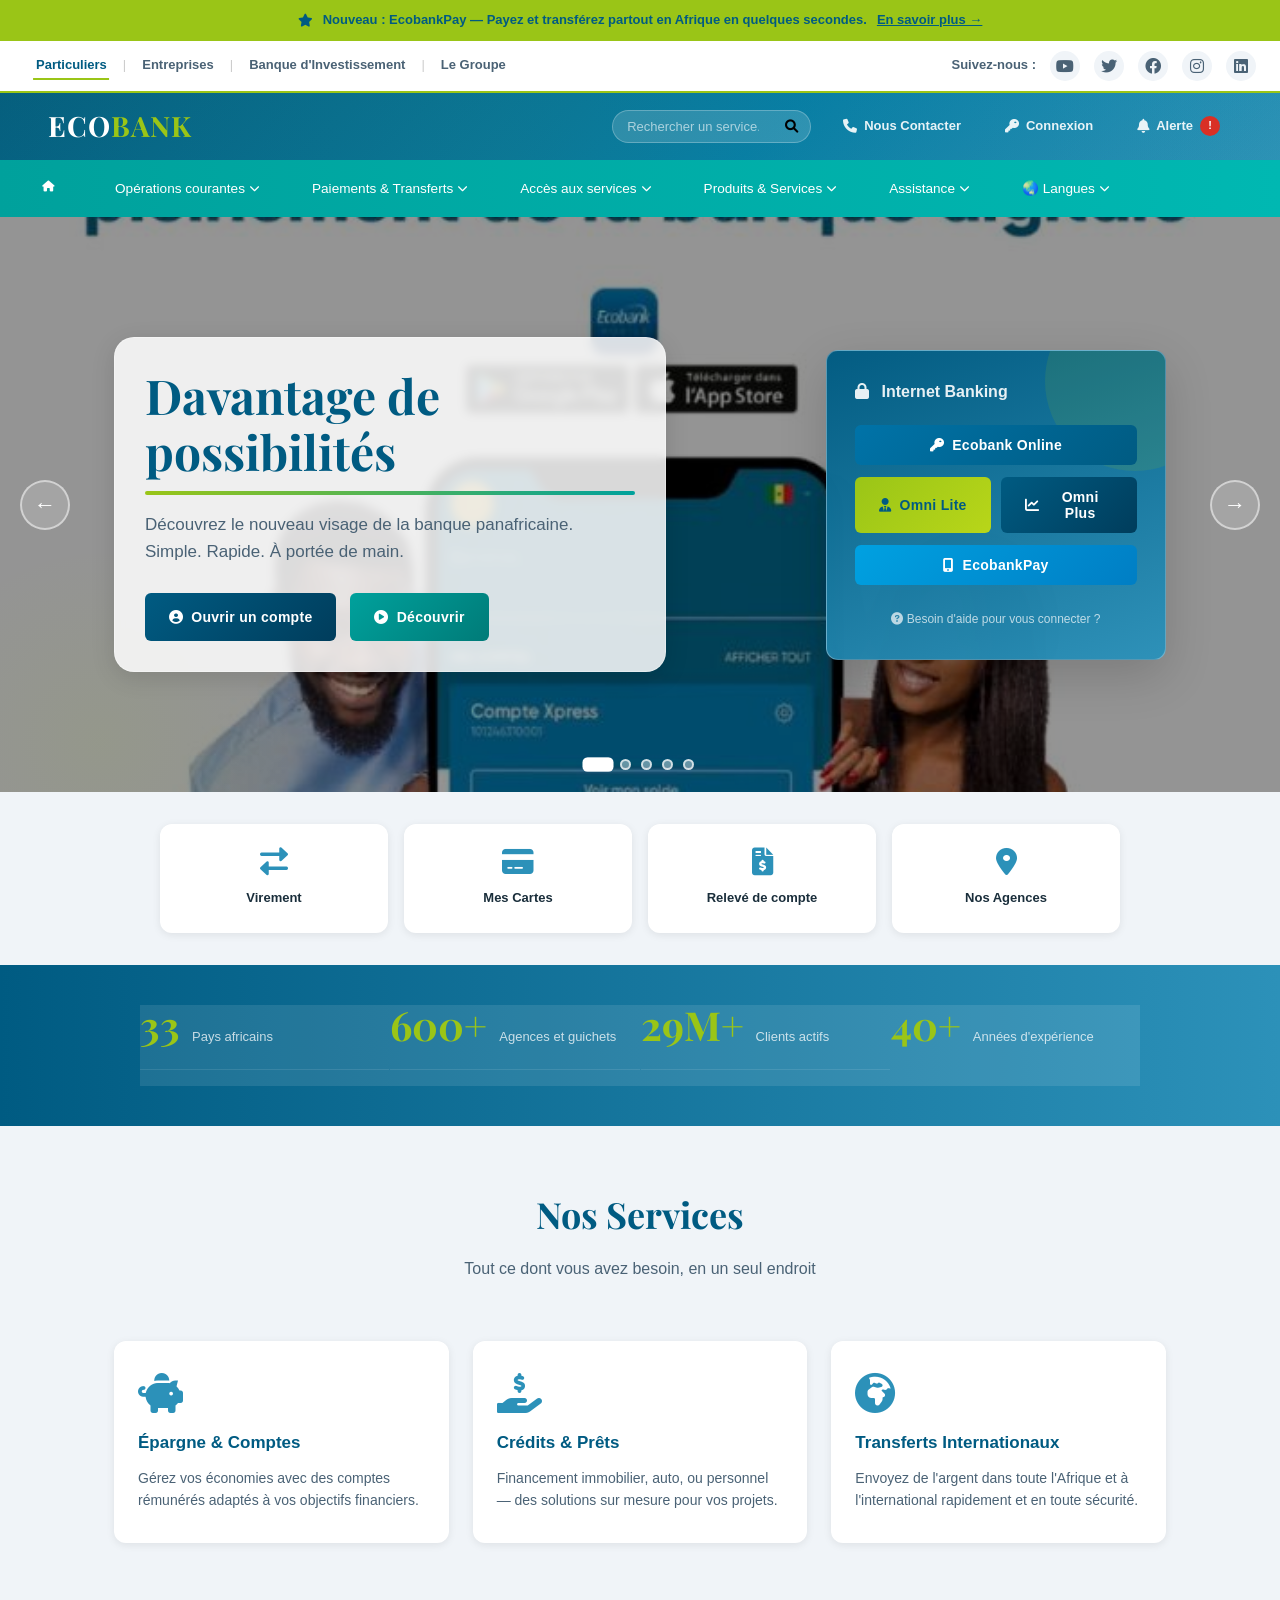
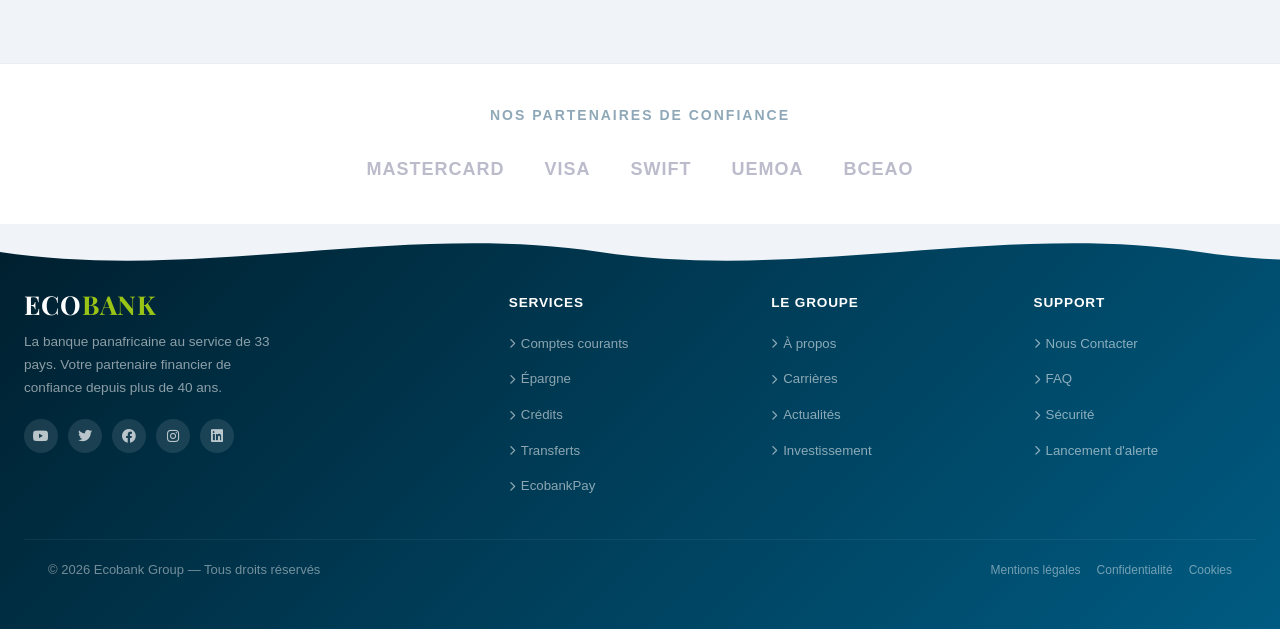
==== index.html @ f61b58d6 "Correction des liens" ====
<!DOCTYPE html>
<!-- Ceci est le début de la page HTML pour la page d'accueil d'Ecobank -->
<html lang="fr">
<head>
    <!-- Ici on met les informations de base de la page -->
    <meta charset="UTF-8">
    <meta name="viewport" content="width=device-width, initial-scale=1.0">
    <title>Ecobank — La Banque Panafricaine</title>
    <link rel="stylesheet" href="style.css">
    <link rel="stylesheet" href="https://cdnjs.cloudflare.com/ajax/libs/font-awesome/6.0.0/css/all.min.css">
    <style>
        /* ===== CARROUSEL HERO ===== */
        .slider-wrapper {
            position: absolute;
            inset: 0;
            width: 100%;
            height: 100%;
            overflow: hidden;
            z-index: 0;
        }

        .hero-section {
            position: relative;
            min-height: 520px;
            overflow: hidden;
        }

        .hero-section .slide {
            position: absolute;
            inset: 0;
            opacity: 0;
            transition: opacity 1s ease-in-out;
            z-index: 0;
            overflow: hidden;
        }

        /* Image nette, couvre tout le slide */
        .hero-section .slide img {
            position: absolute;
            inset: 0;
            width: 100%;
            height: 100%;
            object-fit: cover;
            object-position: center 30%;
            display: block;
            transform: scale(1.05);
            transition: transform 6s ease-out;
        }

        .hero-section .slide.active img {
            transform: scale(1.0);
        }

        /* Overlay sombre par-dessus l'image */
        .slide-overlay {
            position: absolute;
            inset: 0;
            background: rgba(0, 0, 0, 0.42);
            z-index: 1;
        }

        .hero-section .slide.active {
            opacity: 1;
            z-index: 1;
        }

        .hero-grid {
            position: relative;
            z-index: 10;
            max-width: 1100px;
            margin: 0 auto;
            display: grid;
            grid-template-columns: 1.3fr 1.1fr;
            gap: 32px;
            align-items: center;
            padding: 60px 24px;
        }

        .hero-content {
            animation: slideInLeft 0.8s ease both;
        }

        .hero-cta-group {
            justify-self: end;
            width: 100%;
            max-width: 340px;
        }

        /* Flèches */
        .slider-arrow {
            position: absolute;
            top: 50%;
            transform: translateY(-50%);
            z-index: 20;
            background: rgba(255,255,255,0.15);
            border: 2px solid rgba(255,255,255,0.5);
            color: #fff;
            font-size: 22px;
            width: 50px;
            height: 50px;
            border-radius: 50%;
            cursor: pointer;
            display: flex;
            align-items: center;
            justify-content: center;
            backdrop-filter: blur(6px);
            transition: background 0.3s, transform 0.3s;
        }

        .slider-arrow:hover {
            background: rgba(0, 163, 173, 0.75);
            transform: translateY(-50%) scale(1.1);
        }

        .slider-prev { left: 20px; }
        .slider-next { right: 20px; }

        /* Points */
        .slider-dots {
            position: absolute;
            bottom: 22px;
            left: 50%;
            transform: translateX(-50%);
            z-index: 20;
            display: flex;
            gap: 10px;
        }

        .dot {
            width: 11px;
            height: 11px;
            border-radius: 50%;
            background: rgba(255,255,255,0.4);
            border: 2px solid rgba(255,255,255,0.7);
            cursor: pointer;
            transition: background 0.3s, transform 0.3s;
        }

        .dot.active {
            background: #fff;
            transform: scale(1.3);
        }
    </style>
  
</head>
<body class="index">
<!-- Ici commence le corps de la page -->

<!-- BARRE PROMO -->
<div class="promo-bar">
    <i class="fas fa-star"></i>
    Nouveau : EcobankPay — Payez et transférez partout en Afrique en quelques secondes.
    <a href="#">En savoir plus →</a>
</div>
<!-- Fin de la barre promo -->

<header class="ecobank-header">
    <!-- Ici c'est le header avec la navigation en haut -->
    <div class="header-top">
        <nav class="user-nav">
            <a href="Particulier.html" class="active">Particuliers</a>
            <span style="color:#ccc">|</span>
            <a href="Entreprises.html">Entreprises</a>
            <span style="color:#ccc">|</span>
            <a href="Banque_d_investissement.html">Banque d'Investissement</a>
            <span style="color:#ccc">|</span>
            <a href="Le_groupe.html">Le Groupe</a>
        </nav>
        <div class="Social-Media-Links">
            <span>Suivez-nous :</span>
            <a href="https://www.youtube.com/user/EcobankGroup" title="YouTube"><i class="fab fa-youtube"></i></a>
            <a href="https://x.com/GroupEcobank" title="Twitter/X"><i class="fab fa-twitter"></i></a>
            <a href="https://www.facebook.com/EcobankGroup" title="Facebook"><i class="fab fa-facebook"></i></a>
            <a href="https://www.instagram.com/GroupEcobank" title="Instagram"><i class="fab fa-instagram"></i></a>
            <a href="https://www.linkedin.com/company/ecobank-group/" title="LinkedIn"><i class="fab fa-linkedin"></i></a>
        </div>
    </div>

    <!-- Barre principale bleue -->
    <div class="header-main-bar">
        <div class="header-main-content container">
            <div class="logo">
                <span class="logo-text">ECO<span>BANK</span></span>
            </div>

            
            <div class="actions-group">
                <form action="#">
                    <input type="text" placeholder="Rechercher un service...">
                    <button type="submit"><i class="fas fa-search"></i></button>
                </form>
                <a href="contact.html" class="header-action"><i class="fas fa-phone"></i> Nous Contacter</a>
                <a href="connexion.html" class="header-action"><i class="fas fa-key"></i> Connexion</a>
                <a href="Lancement_d_alerte.html" class="header-action"> <i class="fas fa-bell"></i> Alerte<span class="badge">!</span></a> 
          

            </div>
        </div>
    </div>

    <!-- Navigation turquoise -->
    <nav class="main-navigation">
        <div class="container">
            <ul class="nav-list">
                <li class="nav-item home-icon">
                    <a href="index.html" title="Accueil"><i class="fas fa-home"></i></a>
                </li>
                <li class="nav-item has-dropdown">
                    <a href="#" class="nav-link">Opérations courantes <i class="fas fa-chevron-down"></i></a>
                    <ul class="dropdown">
                        <li><a href="#">PME &amp; TPE</a></li>
                        <li><a href="#">Grandes Entreprises</a></li>
                        <li><a href="#">Commerce International</a></li>
                    </ul>
                </li>
                <li class="nav-item has-dropdown">
                    <a href="#" class="nav-link">Paiements &amp; Transferts <i class="fas fa-chevron-down"></i></a>
                    <ul class="dropdown">
                        <li><a href="#">Virements</a></li>
                        <li><a href="#">Paiements de factures</a></li>
                        <li><a href="#">Transferts internationaux</a></li>
                    </ul>
                </li>
                <li class="nav-item has-dropdown">
                    <a href="#" class="nav-link">Accès aux services <i class="fas fa-chevron-down"></i></a>
                    <ul class="dropdown">
                        <li><a href="#">Ecobank Online</a></li>
                        <li><a href="#">Omni Lite</a></li>
                        <li><a href="#">Omni Plus</a></li>
                        <li><a href="#">EcobankPay</a></li>
                    </ul>
                </li>
                <li class="nav-item has-dropdown">
                    <a href="#" class="nav-link">Produits &amp; Services <i class="fas fa-chevron-down"></i></a>
                    <ul class="dropdown">
                        <li><a href="#">Comptes &amp; Épargne</a></li>
                        <li><a href="#">Crédits &amp; Prêts</a></li>
                        <li><a href="#">Cartes bancaires</a></li>
                        <li><a href="#">Assurance</a></li>
                    </ul>
                </li>
                <li class="nav-item has-dropdown">
                    <a href="#" class="nav-link">Assistance <i class="fas fa-chevron-down"></i></a>
                    <ul class="dropdown">
                        <li><a href="#">FAQ</a></li>
                        <li><a href="#">Support technique</a></li>
                        <li><a href="#">Contactez-nous</a></li>
                    </ul>
                </li>
                <li class="nav-item has-dropdown">
                    <a href="#" class="nav-link">🌏 Langues <i class="fas fa-chevron-down"></i></a>
                    <ul class="dropdown">
                        <li><a href="#">Français</a></li>
                        <li><a href="#">English</a></li>
                        <li><a href="#">Portuguais</a></li>
                    </ul>
                </li>
            </ul>
        </div>
        <button class="hamburger" id="hamburger" aria-label="Menu">
            <span></span><span></span><span></span>
        </button>
    </nav>
</header>

<main>
<!-- Ici commence le contenu principal de la page -->

   
    <!-- SECTION HERO -->
    <!-- Ici c'est la section avec les images qui défilent -->
    
    <section class="hero-section">

        <!-- CARROUSEL D'IMAGES -->
        <div class="slider-wrapper">
            <div class="slide active"><img src="assets/image1.jpeg" alt="Slide 1"><div class="slide-overlay"></div></div>
            <div class="slide"><img src="assets/Image2.jpeg" alt="Slide 2"><div class="slide-overlay"></div></div>
            <div class="slide"><img src="assets/Image3.jpeg" alt="Slide 3"><div class="slide-overlay"></div></div>
            <div class="slide"><img src="assets/image4.jpeg" alt="Slide 4"><div class="slide-overlay"></div></div>
            <div class="slide"><img src="assets/image 5 .jpeg" alt="Slide 5"><div class="slide-overlay"></div></div>

            <!-- Flèches de navigation -->
            <button class="slider-arrow slider-prev" aria-label="Image précédente">&#8592;</button>
            <button class="slider-arrow slider-next" aria-label="Image suivante">&#8594;</button>

            <!-- Points de navigation -->
            <div class="slider-dots">
                <span class="dot active" data-index="0"></span>
                <span class="dot" data-index="1"></span>
                <span class="dot" data-index="2"></span>
                <span class="dot" data-index="3"></span>
                <span class="dot" data-index="4"></span>
            </div>
        </div>

        <div class="hero-grid container">
            <div class="hero-content">
                <h1>Davantage de possibilités</h1>
                <p>Découvrez le nouveau visage de la banque panafricaine.<br>Simple. Rapide. À portée de main.</p>
                <div style="margin-top: 28px; display: flex; gap: 14px; flex-wrap: wrap;">
                    <a href="connexion.html" class="btn btn-dark-blue" style="width:auto; padding: 13px 24px; text-decoration:none;"><i class="fas fa-user-circle"></i> Ouvrir un compte </a>
                    <a href="https://youtu.be/dEvaFk8Tylc" class="btn btn-turquoise" style="width:auto; padding: 13px 24px; text-decoration:none;">
                        <i class="fas fa-play-circle"></i> Découvrir</a>
                </div>
            </div>

            <!-- Boîte connexion -->
            <div class="hero-cta-group">
                <h3><i class="fas fa-lock" style="margin-right:8px"></i> Internet Banking</h3>
                <div class="cta-actions">
                    <a href="connexion.html" style="text-decoration:none;">
                        <button class="btn btn-blue" style="width:100%">
                            <i class="fas fa-key"></i> Ecobank Online
                        </button>
                    </a>
                    <div class="btn-group-row">
                        <button class="btn btn-yellow"><i class="fas fa-user-tie"></i> Omni Lite</button>
                        <button class="btn btn-dark-blue"><i class="fas fa-chart-line"></i> Omni Plus</button>
                    </div>
                    <button class="btn btn-light-blue"><i class="fas fa-mobile-alt"></i> EcobankPay</button>
                    <div style="text-align:center; margin-top:8px;">
                        <a href="#" style="color:rgba(255,255,255,0.7); font-size:12px; text-decoration:none;">
                            <i class="fas fa-question-circle"></i> Besoin d'aide pour vous connecter ?
                        </a>
                    </div>
                </div>
            </div>
        </div>
    </section>
<!-- Fin de la section hero -->

    <!-- ACCÈS RAPIDE -->
    <!-- Ici on met les boutons pour accéder rapidement aux services -->
    <section class="quick-access">
        <div class="quick-access-grid">
            <a href="#" class="quick-card">
                <i class="fas fa-exchange-alt"></i>
                <span>Virement</span>
            </a>
            <a href="#" class="quick-card">
                <i class="fas fa-credit-card"></i>
                <span>Mes Cartes</span>
            </a>
            <a href="#" class="quick-card">
                <i class="fas fa-file-invoice-dollar"></i>
                <span>Relevé de compte</span>
            </a>
            <a href="#" class="quick-card">
                <i class="fas fa-map-marker-alt"></i>
                <span>Nos Agences</span>
            </a>
        </div>
    </section>
<!-- Fin de l'accès rapide -->

    <!-- STATS BAND -->
    <!-- Ici on montre les chiffres importants d'Ecobank -->
    <section class="stats-band">
        <div class="stats-grid">
            <div class="stat-item">
                <span class="num">33</span>
                <span class="label">Pays africains</span>
            </div>
            <div class="stat-item">
                <span class="num">600+</span>
                <span class="label">Agences et guichets</span>
            </div>
            <div class="stat-item">
                <span class="num">29M+</span>
                <span class="label">Clients actifs</span>
            </div>
            <div class="stat-item">
                <span class="num">40+</span>
                <span class="label">Années d'expérience</span>
            </div>
        </div>
    </section>
<!-- Fin des statistiques -->

    <!-- SERVICES -->
    <!-- Ici on présente les services offerts par la banque -->
    <section style="padding: 60px 0; background: var(--bg-gray);">
        <div class="container" style="text-align:center; margin-bottom:40px;">
            <h2 style="font-family: var(--font-display); font-size: 36px; color: var(--eco-blue-dark); margin-bottom: 12px;">Nos Services</h2>
            <p style="color: var(--text-mid); font-size: 16px;">Tout ce dont vous avez besoin, en un seul endroit</p>
        </div>
        <div class="services-grid">
            <div class="service-card">
                <i class="fas fa-piggy-bank icon"></i>
                <h3>Épargne & Comptes</h3>
                <p>Gérez vos économies avec des comptes rémunérés adaptés à vos objectifs financiers.</p>
            </div>
            <div class="service-card stagger-2">
                <i class="fas fa-hand-holding-usd icon"></i>
                <h3>Crédits & Prêts</h3>
                <p>Financement immobilier, auto, ou personnel — des solutions sur mesure pour vos projets.</p>
            </div>
            <div class="service-card stagger-3">
                <i class="fas fa-globe-africa icon"></i>
                <h3>Transferts Internationaux</h3>
                <p>Envoyez de l'argent dans toute l'Afrique et à l'international rapidement et en toute sécurité.</p>
            </div>
        </div>
    </section>
<!-- Fin des services -->

    <!-- PARTENAIRES -->
    <!-- Ici on montre les partenaires d'Ecobank -->
    <section class="partners-section">
        <h2>Nos partenaires de confiance</h2>
        <div class="partners-logos">
            <span class="partner-logo">MASTERCARD</span>
            <span class="partner-logo">VISA</span>
            <span class="partner-logo">SWIFT</span>
            <span class="partner-logo">UEMOA</span>
            <span class="partner-logo">BCEAO</span>
        </div>
    </section>
</main>
<!-- Fin du contenu principal -->

<!-- FOOTER -->
<!-- Ici c'est le pied de page avec les liens -->
<footer>
    <div class="footer-content">
        <div class="footer-brand">
            <div class="logo-text" style="font-family: 'Playfair Display', serif; font-size: 26px; color: white; font-weight:700; margin-bottom: 12px;">
                ECO<span style="color:var(--eco-yellow)">BANK</span>
            </div>
            <p>La banque panafricaine au service de 33 pays. Votre partenaire financier de confiance depuis plus de 40 ans.</p>
            <div class="footer-socials" style="margin-top:16px;">
                <a href="https://www.youtube.com/user/EcobankGroup"><i class="fab fa-youtube"></i></a>
                <a href="https://x.com/GroupEcobank"><i class="fab fa-twitter"></i></a>
                <a href="https://www.facebook.com/EcobankGroup"><i class="fab fa-facebook"></i></a>
                <a href="https://www.instagram.com/GroupEcobank"><i class="fab fa-instagram"></i></a>
                <a href="https://www.linkedin.com/company/ecobank-group/"><i class="fab fa-linkedin"></i></a>
            </div>
        </div>
        <div class="footer-col">
            <h4>Services</h4>
            <ul>
                <li><a href="#"><i class="fas fa-chevron-right" style="font-size:10px"></i> Comptes courants</a></li>
                <li><a href="#"><i class="fas fa-chevron-right" style="font-size:10px"></i> Épargne</a></li>
                <li><a href="#"><i class="fas fa-chevron-right" style="font-size:10px"></i> Crédits</a></li>
                <li><a href="#"><i class="fas fa-chevron-right" style="font-size:10px"></i> Transferts</a></li>
                <li><a href="#"><i class="fas fa-chevron-right" style="font-size:10px"></i> EcobankPay</a></li>
            </ul>
        </div>
        <div class="footer-col">
            <h4>Le Groupe</h4>
            <ul>
                <li><a href="Le_groupe.html"><i class="fas fa-chevron-right" style="font-size:10px"></i> À propos</a></li>
                <li><a href="#"><i class="fas fa-chevron-right" style="font-size:10px"></i> Carrières</a></li>
                <li><a href="#"><i class="fas fa-chevron-right" style="font-size:10px"></i> Actualités</a></li>
                <li><a href="Banque_d_investissement.html"><i class="fas fa-chevron-right" style="font-size:10px"></i> Investissement</a></li>
            </ul>
        </div>
        <div class="footer-col">
            <h4>Support</h4>
            <ul>
                <li><a href="contact.html"><i class="fas fa-chevron-right" style="font-size:10px"></i> Nous Contacter</a></li>
                <li><a href="#"><i class="fas fa-chevron-right" style="font-size:10px"></i> FAQ</a></li>
                <li><a href="#"><i class="fas fa-chevron-right" style="font-size:10px"></i> Sécurité</a></li>
                <li><a href="Lancement_d_alerte.html"><i class="fas fa-chevron-right" style="font-size:10px"></i> Lancement d'alerte</a></li>
            </ul>
        </div>
    </div>
    <div class="footer-bottom">
        <span>© 2026 Ecobank Group — Tous droits réservés</span>
        <div style="display:flex; gap:16px;">
            <a href="#" style="color:rgba(255,255,255,0.45); text-decoration:none; font-size:12px; transition:var(--transition)">Mentions légales</a>
            <a href="#" style="color:rgba(255,255,255,0.45); text-decoration:none; font-size:12px; transition:var(--transition)">Confidentialité</a>
            <a href="#" style="color:rgba(255,255,255,0.45); text-decoration:none; font-size:12px; transition:var(--transition)">Cookies</a>
        </div>
    </div>
</footer>
<script src="script.js"></script>
<!-- Script pour les fonctionnalités de la page -->
<script>
// ===== DROPDOWNS AU CLIC =====
// Ici on gère les menus déroulants quand on clique dessus
document.querySelectorAll('.nav-item.has-dropdown > .nav-link').forEach(link => {
    link.addEventListener('click', function(e) {
        e.preventDefault();
        const item = this.closest('.nav-item');
        const isOpen = item.classList.contains('open');
        // Fermer tous les dropdowns
        document.querySelectorAll('.nav-item.has-dropdown').forEach(i => i.classList.remove('open'));
        // Ouvrir celui cliqué sauf s'il était déjà ouvert
        if (!isOpen) item.classList.add('open');
    });
});
// Clic ailleurs = fermer tout
document.addEventListener('click', function(e) {
    if (!e.target.closest('.nav-item.has-dropdown')) {
        document.querySelectorAll('.nav-item.has-dropdown').forEach(i => i.classList.remove('open'));
    }
});

// ===== CARROUSEL AUTOMATIQUE =====
// Ici on fait défiler les images automatiquement
(function () {
    const slides = document.querySelectorAll('.hero-section .slide');
    const dots   = document.querySelectorAll('.slider-dots .dot');
    const prev   = document.querySelector('.slider-prev');
    const next   = document.querySelector('.slider-next');

    if (!slides.length) return;

    let current = 0;
    let timer   = null;
    const DELAY = 5000;

    function goTo(index) {
        slides[current].classList.remove('active');
        dots[current].classList.remove('active');
        current = (index + slides.length) % slides.length;
        slides[current].classList.add('active');
        dots[current].classList.add('active');
    }

    function startAuto() { timer = setInterval(() => goTo(current + 1), DELAY); }
    function resetAuto()  { clearInterval(timer); startAuto(); }

    prev.addEventListener('click', () => { goTo(current - 1); resetAuto(); });
    next.addEventListener('click', () => { goTo(current + 1); resetAuto(); });

    dots.forEach(dot => {
        dot.addEventListener('click', () => { goTo(parseInt(dot.dataset.index)); resetAuto(); });
    });

    const wrapper = document.querySelector('.slider-wrapper');
    wrapper.addEventListener('mouseenter', () => clearInterval(timer));
    wrapper.addEventListener('mouseleave', startAuto);

    startAuto();
})();
</script>
</body>
</html>
---- style.css ----
/* Ici on importe les polices de Google */
@import url('https://fonts.googleapis.com/css2?family=Outfit:wght@300;400;600;700;800&family=Playfair+Display:wght@700&display=swap');

/* Ici on définit les couleurs et autres choses qu'on utilise partout */
:root {
    --eco-blue-dark:    #005b82;
    --eco-blue-mid:     #2c91b9;
    --eco-blue-light:   #2b97c2;
    --eco-turquoise:    #00a19c;
    --eco-yellow:       #9ac517;
    --eco-orange:       #f07e26;
    --eco-red:          #d93025;
    --eco-green:        #00875a;
    --bg-gray:          #f0f4f8;
    --bg-white:         #ffffff;
    --text-dark:        #1a2e3b;
    --text-mid:         #4a6275;
    --text-light:       #8fa8b8;
    --text-white:       #ffffff;
    --shadow-sm:        0 2px 8px rgba(0,91,130,0.10);
    --shadow-md:        0 6px 24px rgba(0,91,130,0.16);
    --shadow-lg:        0 16px 48px rgba(0,91,130,0.22);
    --radius-sm:        6px;
    --radius-md:        12px;
    --radius-lg:        24px;
    --transition:       0.3s cubic-bezier(0.4,0,0.2,1);
    --font-main:        'Outfit', sans-serif;
    --font-display:     'Playfair Display', serif;
}



  
        .promo-bar {
            background: var(--eco-yellow);
            color: var(--eco-blue-dark);
            text-align: center;
            padding: 10px 24px;
            font-size: 13px;
            font-weight: 600;
            display: flex;
            align-items: center;
            justify-content: center;
            gap: 10px;
            animation: slideInLeft 0.5s ease both;
        }
        .promo-bar a { color: var(--eco-blue-dark); text-decoration: underline; font-weight: 700; }
        .promo-bar i { animation: bounce 2s ease-in-out infinite; }

        /* Carte partenaires */
        .partners-section {
            background: white;
            padding: 40px 24px;
            border-top: 1px solid #e8eff4;
        }
        .partners-section h2 {
            text-align: center;
            font-size: 14px;
            font-weight: 600;
            color: var(--text-light);
            text-transform: uppercase;
            letter-spacing: 2px;
            margin-bottom: 28px;
        }
        .partners-logos {
            display: flex;
            justify-content: center;
            align-items: center;
            gap: 40px;
            flex-wrap: wrap;
        }
        .partner-logo {
            font-weight: 800;
            font-size: 18px;
            color: #bbc;
            transition: var(--transition);
            letter-spacing: 1px;
        }
        .partner-logo:hover { color: var(--eco-blue-dark); transform: scale(1.1); }

        /* Quick access bar */
        .quick-access {
            background: var(--bg-gray);
            padding: 32px 24px;
        }
        .quick-access-grid {
            max-width: 960px;
            margin: 0 auto;
            display: grid;
            grid-template-columns: repeat(4, 1fr);
            gap: 16px;
        }
        .quick-card {
            background: white;
            border-radius: var(--radius-md);
            padding: 24px 16px;
            text-align: center;
            box-shadow: var(--shadow-sm);
            cursor: pointer;
            transition: var(--transition);
            text-decoration: none;
            color: var(--text-dark);
            animation: fadeIn 0.6s ease both;
        }
        .quick-card:nth-child(1) { animation-delay: 0.1s; }
        .quick-card:nth-child(2) { animation-delay: 0.2s; }
        .quick-card:nth-child(3) { animation-delay: 0.3s; }
        .quick-card:nth-child(4) { animation-delay: 0.4s; }
        .quick-card:hover {
            transform: translateY(-6px);
            box-shadow: var(--shadow-md);
            background: linear-gradient(135deg, var(--eco-blue-dark), var(--eco-blue-mid));
            color: white;
        }
        .quick-card i {
            font-size: 28px;
            color: var(--eco-blue-mid);
            margin-bottom: 12px;
            display: block;
            transition: var(--transition);
        }
        .quick-card:hover i { color: var(--eco-yellow); }
        .quick-card span { font-size: 13px; font-weight: 600; display: block; }

        @media (max-width: 640px) {
            .quick-access-grid { grid-template-columns: 1fr 1fr; }
        }

/*----RESET & BASE---- */
*, *::before, *::after {
    margin: 0;
    padding: 0;
    box-sizing: border-box;
}

html {
    scroll-behavior: smooth;
    font-size: 16px;
}

body {
    font-family: var(--font-main);
    background-color: var(--bg-gray);
    color: var(--text-dark);
    width: 100%;
    overflow-x: hidden;
    min-height: 100vh;
}

/*-----SCROLLBAR PERSONNALISÉE--- */

::-webkit-scrollbar { width: 7px; }
::-webkit-scrollbar-track { background: #e8eff4; }
::-webkit-scrollbar-thumb {
    background: linear-gradient(180deg, var(--eco-blue-mid), var(--eco-turquoise));
    border-radius: 10px;
}
::-webkit-scrollbar-thumb:hover { background: var(--eco-blue-dark); }

/* -----KEYFRAMES — ANIMATIONS GLOBALES--- */

/* Fondu d'entrée */

@keyframes fadeIn {
    from { opacity: 0; transform: translateY(20px); }
    to   { opacity: 1; transform: translateY(0); }
}

/* Slide depuis la gauche */
@keyframes slideInLeft {
    from { opacity: 0; transform: translateX(-50px); }
    to   { opacity: 1; transform: translateX(0); }
}

/* Slide depuis la droite */
@keyframes slideInRight {
    from { opacity: 0; transform: translateX(50px); }
    to   { opacity: 1; transform: translateX(0); }
}

/* Zoom doux */
@keyframes zoomIn {
    from { opacity: 0; transform: scale(0.92); }
    to   { opacity: 1; transform: scale(1); }
}

/* Pulsation (glow) */
@keyframes pulse {
    0%, 100% { box-shadow: 0 0 0 0 rgba(0,161,156,0.4); }
    50%       { box-shadow: 0 0 0 12px rgba(0,161,156,0); }
}

/* Flottement */
@keyframes float {
    0%, 100% { transform: translateY(0px); }
    50%       { transform: translateY(-10px); }
}

/* Shimmer loading */
@keyframes shimmer {
    0%   { background-position: -1000px 0; }
    100% { background-position: 1000px 0; }
}

/* Rotation douce */
@keyframes rotateSlow {
    from { transform: rotate(0deg); }
    to   { transform: rotate(360deg); }
}

/* Barre de progression */
@keyframes progressBar {
    from { width: 0; }
    to   { width: 100%; }
}

/* Wave pour footer */
@keyframes wave {
    0%   { transform: translateX(0); }
    100% { transform: translateX(-50%); }
}

/* Typewriter cursor blink */
@keyframes blink {
    0%, 100% { border-color: transparent; }
    50%       { border-color: var(--eco-yellow); }
}

/* Badge bounce */
@keyframes bounce {
    0%, 100% { transform: translateY(0); }
    40%       { transform: translateY(-8px); }
    60%       { transform: translateY(-4px); }
}

/* Entrée en spirale légère */
@keyframes spiralIn {
    from { opacity: 0; transform: rotate(-5deg) scale(0.9); }
    to   { opacity: 1; transform: rotate(0deg) scale(1); }
}

/* ---LAYOUT---- */
.container {
    max-width: 1280px;
    margin: 0 auto;
    padding: 0 24px;
    width: 100%;
}

/* ---HEADER — BARRE SUPÉRIEURE ---- */
.ecobank-header {
    position: sticky;
    top: 0;
    z-index: 1000;
    animation: fadeIn 0.5s ease both;
}

.header-top {
    display: flex;
    justify-content: space-between;
    align-items: center;
    padding: 10px 24px;
    background: var(--bg-white);
    border-bottom: 2px solid var(--eco-yellow);
    font-size: 13px;
    font-weight: 500;
}

.user-nav {
    display: flex;
    align-items: center;
    gap: 4px;
}

.user-nav a {
    text-decoration: none;
    color: var(--text-mid);
    padding: 4px 12px;
    border-radius: var(--radius-sm);
    font-weight: 600;
    font-size: 13px;
    transition: var(--transition);
    position: relative;
}

.user-nav a::after {
    content: '';
    position: absolute;
    bottom: 0; left: 50%;
    width: 0; height: 2px;
    background: var(--eco-yellow);
    transition: var(--transition);
    transform: translateX(-50%);
}

.user-nav a:hover::after,
.user-nav a.active::after { width: 80%; }

.user-nav a:hover { color: var(--eco-blue-dark); }
.user-nav a.active { color: var(--eco-blue-dark); }

.Social-Media-Links {
    display: flex;
    align-items: center;
    gap: 14px;
    font-size: 13px;
    color: var(--text-mid);
}

.Social-Media-Links span { font-weight: 600; }

.Social-Media-Links a {
    color: var(--text-mid);
    font-size: 16px;
    transition: var(--transition);
    display: inline-flex;
    align-items: center;
    justify-content: center;
    width: 30px; height: 30px;
    border-radius: 50%;
    background: var(--bg-gray);
}

.Social-Media-Links a:hover {
    background: var(--eco-blue-dark);
    color: white;
    transform: translateY(-3px) scale(1.1);
}

/*---HEADER — BARRE PRINCIPALE BLEUE--- */
.header-main-bar {
    background: linear-gradient(135deg, var(--eco-blue-dark) 0%, #007aac 60%, var(--eco-blue-mid) 100%);
    padding: 16px 24px;
    position: relative;
    overflow: hidden;
}

/* ---Effet de particules animées en arrière-plan du header--- */
.header-main-bar::before {
    content: '';
    position: absolute;
    inset: 0;
    background: 
        radial-gradient(circle at 20% 50%, rgba(154,197,23,0.08) 0%, transparent 50%),
        radial-gradient(circle at 80% 20%, rgba(0,161,156,0.10) 0%, transparent 50%);
    animation: heroBgSlide 12s ease infinite;
    background-size: 200% 200%;
}

.header-main-content {
    display: flex;
    justify-content: space-between;
    align-items: center;
    position: relative;
    z-index: 2;
    max-width: 1280px;
    margin: 0 auto;
}

/* Logo animé */
.logo img {
    height: 54px;
    width: auto;
    filter: brightness(0) invert(1);
    transition: var(--transition);
    animation: zoomIn 0.6s ease both;
}
.logo img:hover {
    transform: scale(1.05);
    filter: brightness(0) invert(1) drop-shadow(0 0 8px rgba(154,197,23,0.6));
}

/* Logo texte (fallback quand pas d'image) */
.logo-text {
    font-family: var(--font-display);
    font-size: 28px;
    font-weight: 700;
    color: white;
    letter-spacing: 1px;
    animation: zoomIn 0.6s ease both;
}
.logo-text span { color: var(--eco-yellow); }

/* Actions du header */
.actions-group {
    display: flex;
    align-items: center;
    gap: 20px;
    animation: slideInRight 0.6s ease both;
}

.actions-group form {
    display: flex;
    align-items: center;
    background: rgba(255,255,255,0.15);
    border: 1px solid rgba(255,255,255,0.25);
    border-radius: 30px;
    overflow: hidden;
    transition: var(--transition);
}

.actions-group form:focus-within {
    background: rgba(255,255,255,0.25);
    border-color: var(--eco-yellow);
    box-shadow: 0 0 0 3px rgba(154,197,23,0.2);
}

.actions-group form input {
    background: transparent;
    border: none;
    color: white;
    padding: 8px 14px;
    font-size: 13px;
    font-family: var(--font-main);
    outline: none;
    width: 160px;
}
.actions-group form input::placeholder { color: rgba(255,255,255,0.6); }

.actions-group form button {
    background: transparent;
    border: none;
    padding: 8px 12px;
    cursor: pointer;
    transition: var(--transition);
}
.actions-group form button:hover { color: var(--eco-yellow); }

.header-action {
    color: rgba(255,255,255,0.9);
    text-decoration: none;
    font-size: 13px;
    font-weight: 600;
    display: flex;
    align-items: center;
    gap: 7px;
    padding: 7px 12px;
    border-radius: 30px;
    transition: var(--transition);
    white-space: nowrap;
    position: relative;
}

.header-action:hover {
    background: rgba(255,255,255,0.15);
    color: var(--eco-yellow);
    transform: translateY(-2px);
}

.header-action i { font-size: 14px; }

/*dropdown */

.dropdown-content {
    display: none;
    position: absolute;
    background-color: #ffffff;    /* Blanc pur pour le fond */
    min-width: 160px;
    box-shadow: 0px 8px 16px rgba(0,0,0,0.2);
    z-index: 1000;
    border-radius: 4px;
    top: 100%;
    left: 0;
}

.dropdown-btn:hover .dropdown-content {
    opacity: 1;
    visibility: visible;
    transform: translateY(0);
}

.dropdown-content a {
    color: #333333;    
    font-weight: 600;            
    font-size: 15px;              
    padding: 12px 16px;
    text-decoration: none;
    display: block;
    transition: all 0.2s ease;    
}

.dropdown-content a:hover {
    background-color: #f1f1f1;    
    color: #005b82;    
    font-weight: 700;             
}

/* ----NAVIGATION PRINCIPALE--- */

.main-navigation {
    background: linear-gradient(90deg, var(--eco-turquoise) 0%, #00b8b2 100%);
    position: relative;
}

.main-navigation .container {
    display: flex;        
    flex-direction: row;   
    justify-content: start; 
    align-items: center;    
    gap: 20px;            
    list-style: none;      
    padding: 10px 0;
}

/* liste ul à */
.main-navigation ul {
    display: flex;
    list-style: none;
    margin: 0;
    padding: 0;
    gap: 25px; 
}

/* Style des liens pour qu'ils ne soient pas collés */
.main-navigation a {
    text-decoration: none;
    color: #ffffff; /* Bleu Ecobank */
    font-weight: 500;
}

.nav-item a i { font-size: 11px; transition: var(--transition); }
.nav-item a:hover i { transform: rotate(180deg); }

.nav-item::after {
    content: '';
    position: absolute;
    bottom: 0; left: 50%;
    width: 0; height: 3px;
    background: var(--eco-yellow);
    transition: var(--transition);
    transform: translateX(-50%);
    border-radius: 3px 3px 0 0;
}

.nav-item:hover::after { width: 70%; }

.nav-item:hover > a {
    color: white;
    background: rgba(255,255,255,0.12);
}

.nav-item.home-icon a {
    font-size: 18px;
    padding: 16px 22px;
}


/* SECTION HERO — INDEX */
.hero-section {
    padding: 60px 24px;
    background: linear-gradient(135deg, rgba(255,255,255,0.1) 0%, rgba(232,244,251,0.1) 50%, rgba(240,248,232,0.1) 100%);
    position: relative;
    overflow: hidden;
    min-height: 480px;
}

/* Cercles décoratifs animés */
.hero-section::before {
    content: '';
    position: absolute;
    width: 600px; height: 600px;
    border-radius: 50%;
    background: radial-gradient(circle, rgba(0,161,156,0.06) 0%, transparent 70%);
    top: -200px; right: -100px;
    animation: float 8s ease-in-out infinite;
}

.hero-section::after {
    content: '';
    position: absolute;
    width: 400px; height: 400px;
    border-radius: 50%;
    background: radial-gradient(circle, rgba(154,197,23,0.07) 0%, transparent 70%);
    bottom: -150px; left: -100px;
    animation: float 10s ease-in-out infinite reverse;
}

.hero-grid {
    max-width: 1100px;
    margin: 0 auto;
    display: grid;
    grid-template-columns: 1.3fr 1fr 1.1fr;
    gap: 32px;
    align-items: center;
    position: relative;
    z-index: 3;
}

.hero-content {
    animation: slideInLeft 0.8s ease both;
    background: rgba(255,255,255,0.85);
    backdrop-filter: blur(5px);
    -webkit-backdrop-filter: blur(5px);
    padding: 30px;
    border-radius: var(--radius-lg);
    box-shadow: var(--shadow-md);
    border: 1px solid rgba(255,255,255,0.3);
}

.hero-content h1 {
    font-family: var(--font-display);
    font-size: 48px;
    line-height: 1.15;
    color: var(--eco-blue-dark);
    margin-bottom: 16px;
    position: relative;
}

/* Soulignement décoratif du titre */
.hero-content h1::after {
    content: '';
    display: block;
    width: 80px; height: 4px;
    background: linear-gradient(90deg, var(--eco-yellow), var(--eco-turquoise));
    border-radius: 4px;
    margin-top: 12px;
    animation: progressBar 1s 0.8s ease both;
}

.hero-content p {
    font-size: 17px;
    color: var(--text-mid);
    line-height: 1.6;
    animation: fadeIn 1s 0.3s ease both;
    opacity: 0;
    animation-fill-mode: forwards;
}

/* Zone image hero */
.hero-visuals {
    position: absolute;
    top: 0;
    left: 0;
    width: 100%;
    height: 100%;
    background-size: cover;
    background-position: center;
    background-repeat: no-repeat;
    animation: backgroundSlideshow 20s infinite;
    z-index: 1;
}

@keyframes backgroundSlideshow {
    0%, 20% { background-image: url('assets/image1.webp'); }
    20%, 40% { background-image: url('assets/image3.webp'); }
    40%, 60% { background-image: url('assets/image4.webp'); }
    60%, 80% { background-image: url('assets/image5.webp'); }
    80%, 100% { background-image: url('assets/OIP.webp'); }
}

/* BOÎTE DE CONNEXION */
.hero-cta-group {
    background: linear-gradient(160deg, rgba(0,91,130,0.98) 0%, rgba(44,145,185,0.98) 100%);
    backdrop-filter: blur(15px);
    -webkit-backdrop-filter: blur(15px);
    padding: 28px;
    border-radius: var(--radius-md);
    color: white;
    box-shadow: var(--shadow-lg);
    animation: slideInRight 0.8s 0.2s ease both;
    position: relative;
    overflow: hidden;
    border: 1px solid rgba(255,255,255,0.3);
}

.hero-cta-group::before {
    content: '';
    position: absolute;
    top: -60px; right: -60px;
    width: 180px; height: 180px;
    border-radius: 50%;
    background: rgba(154,197,23,0.12);
    animation: rotateSlow 20s linear infinite;
}

.hero-cta-group h3 {
    font-size: 16px;
    font-weight: 600;
    margin-bottom: 20px;
    opacity: 0.9;
    position: relative;
    z-index: 1;
}

.cta-actions {
    display: flex;
    flex-direction: column;
    gap: 12px;
    position: relative;
    z-index: 1;
}

/* ----BOUTONS----*/
.btn {
    width: 100%;
    padding: 13px 16px;
    border: none;
    border-radius: var(--radius-sm);
    font-weight: 700;
    font-size: 14px;
    font-family: var(--font-main);
    display: flex;
    justify-content: center;
    align-items: center;
    gap: 10px;
    cursor: pointer;
    transition: var(--transition);
    position: relative;
    overflow: hidden;
    letter-spacing: 0.3px;
}

/* Effet ripple */
.btn::after {
    content: '';
    position: absolute;
    width: 0; height: 0;
    border-radius: 50%;
    background: rgba(255,255,255,0.25);
    top: 50%; left: 50%;
    transform: translate(-50%, -50%);
    transition: width 0.5s, height 0.5s, opacity 0.5s;
    opacity: 0;
}
.btn:active::after {
    width: 300px; height: 300px;
    opacity: 0;
}

.btn:hover {
    transform: translateY(-3px);
    box-shadow: 0 8px 20px rgba(0,0,0,0.2);
    filter: brightness(1.08);
}
.btn:active { transform: translateY(-1px); }

.btn-blue {
    background: linear-gradient(135deg, #0073a8, var(--eco-blue-dark));
    color: white;
}
.btn-blue:hover { background: linear-gradient(135deg, #0088c8, #0073a8); }

.btn-yellow {
    background: linear-gradient(135deg, var(--eco-yellow), #b8d619);
    color: var(--eco-blue-dark);
}

.btn-dark-blue {
    background: linear-gradient(135deg, var(--eco-blue-dark), #003d5c);
    color: white;
}

.btn-light-blue {
    background: linear-gradient(135deg, #00a1e1, #007ec4);
    color: white;
}

.btn-turquoise {
    background: linear-gradient(135deg, var(--eco-turquoise), #007b78);
    color: white;
    animation: pulse 2.5s infinite;
}

.btn-group-row {
    display: grid;
    grid-template-columns: 1fr 1fr;
    gap: 10px;
}

/* ------SERVICES HERO (Banque investissement, Le Groupe, etc.)---- */
.services-hero {
    min-height: 420px;
    background: linear-gradient(135deg, var(--eco-blue-dark) 0%, #007aac 40%, var(--eco-turquoise) 100%);
    display: grid;
    grid-template-columns: 1fr 1fr;
    align-items: center;
    gap: 40px;
    padding: 60px 40px;
    position: relative;
    overflow: hidden;
    animation: fadeIn 0.7s ease both;
}

/* Formes géométriques animées */
.services-hero::before {
    content: '';
    position: absolute;
    width: 500px; height: 500px;
    border: 2px solid rgba(255,255,255,0.08);
    border-radius: 50%;
    top: -200px; right: -100px;
    animation: rotateSlow 30s linear infinite;
}

.services-hero::after {
    content: '';
    position: absolute;
    width: 300px; height: 300px;
    border: 2px solid rgba(154,197,23,0.15);
    border-radius: 50%;
    bottom: -100px; left: 100px;
    animation: rotateSlow 20s linear infinite reverse;
}

.services-hero .left {
    position: relative;
    z-index: 2;
    animation: slideInLeft 0.8s ease both;
}

.services-hero .left h1 {
    font-family: var(--font-display);
    font-size: 42px;
    color: white;
    margin-bottom: 16px;
    line-height: 1.2;
}

.services-hero .left p {
    color: rgba(255,255,255,0.82);
    font-size: 17px;
    margin-bottom: 28px;
    line-height: 1.6;
}

.services-hero .left button {
    padding: 14px 32px;
    background: var(--eco-yellow);
    color: var(--eco-blue-dark);
    border: none;
    border-radius: 30px;
    font-weight: 700;
    font-size: 15px;
    font-family: var(--font-main);
    cursor: pointer;
    transition: var(--transition);
    box-shadow: 0 4px 16px rgba(154,197,23,0.35);
}

.services-hero .left button:hover {
    transform: translateY(-3px);
    box-shadow: 0 8px 24px rgba(154,197,23,0.5);
    background: #aad620;
}

.services-hero .right {
    position: relative;
    z-index: 2;
    animation: slideInRight 0.8s ease both;
}

/* --- CARDS — STYLE UNIFIÉ----- */
.cards {
    display: grid;
    grid-template-columns: 1fr 1fr;
    gap: 12px;
    margin-bottom: 16px;
}

.card {
    padding: 16px;
    border-radius: var(--radius-md);
    font-weight: 700;
    font-size: 14px;
    text-align: center;
    cursor: pointer;
    transition: var(--transition);
    position: relative;
    overflow: hidden;
}

.card::before {
    content: '';
    position: absolute;
    inset: 0;
    background: linear-gradient(135deg, rgba(255,255,255,0.1), transparent);
    opacity: 0;
    transition: var(--transition);
}

.card:hover::before { opacity: 1; }

.card:hover {
    transform: translateY(-4px) scale(1.03);
    box-shadow: var(--shadow-md);
}

.card.blue  { background: linear-gradient(135deg, #0073a8, #005b82); color: white; }
.card.green { background: linear-gradient(135deg, var(--eco-yellow), #b8d619); color: var(--eco-blue-dark); }
.card.dark  { background: linear-gradient(135deg, #1a2e3b, #2c4a5e); color: white; }

/* PAGE CONNEXION */
.login-page {
    min-height: 100vh;
    display: flex;
    align-items: center;
    justify-content: center;
    background: linear-gradient(135deg, var(--eco-blue-dark) 0%, #007aac 50%, var(--eco-turquoise) 100%);
    position: relative;
    overflow: hidden;
}

/* Cercles animés en arrière-plan */
.login-page::before {
    content: '';
    position: absolute;
    width: 700px; height: 700px;
    border-radius: 50%;
    background: radial-gradient(circle, rgba(154,197,23,0.1) 0%, transparent 70%);
    top: -200px; right: -200px;
    animation: float 10s ease-in-out infinite;
}

.login-page::after {
    content: '';
    position: absolute;
    width: 500px; height: 500px;
    border-radius: 50%;
    background: radial-gradient(circle, rgba(0,161,156,0.12) 0%, transparent 70%);
    bottom: -200px; left: -100px;
    animation: float 14s ease-in-out infinite reverse;
}

.login-container {
    background: white;
    border-radius: var(--radius-lg);
    padding: 48px 40px;
    width: 100%;
    max-width: 420px;
    box-shadow: var(--shadow-lg);
    position: relative;
    z-index: 2;
    animation: spiralIn 0.7s ease both;
}

/* Logo dans le formulaire */
.login-container .login-logo {
    text-align: center;
    margin-bottom: 32px;
}

.login-container .login-logo .logo-text {
    font-size: 32px;
    color: var(--eco-blue-dark);
}

.login-container h2 {
    font-family: var(--font-display);
    font-size: 28px;
    color: var(--eco-blue-dark);
    margin-bottom: 8px;
    text-align: center;
}

.login-container .subtitle {
    text-align: center;
    color: var(--text-light);
    font-size: 14px;
    margin-bottom: 32px;
}

/* Barre colorée décorative */
.login-container::before {
    content: '';
    position: absolute;
    top: 0; left: 0; right: 0;
    height: 5px;
    background: linear-gradient(90deg, var(--eco-blue-dark), var(--eco-turquoise), var(--eco-yellow));
    border-radius: var(--radius-lg) var(--radius-lg) 0 0;
}

.login-container .form-group {
    margin-bottom: 20px;
    position: relative;
}

.login-container .form-group label {
    display: block;
    font-size: 13px;
    font-weight: 600;
    color: var(--text-mid);
    margin-bottom: 8px;
}

.login-container input[type="text"],
.login-container input[type="email"],
.login-container input[type="password"] {
    width: 100%;
    padding: 13px 16px 13px 44px;
    border: 2px solid #e2eaf0;
    border-radius: var(--radius-sm);
    font-size: 14px;
    font-family: var(--font-main);
    color: var(--text-dark);
    background: var(--bg-gray);
    transition: var(--transition);
    outline: none;
}

.login-container input:focus {
    border-color: var(--eco-blue-mid);
    background: white;
    box-shadow: 0 0 0 4px rgba(44,145,185,0.12);
}

.login-container .input-icon {
    position: absolute;
    left: 14px;
    top: 50%;
    transform: translateY(-50%);
    color: var(--text-light);
    font-size: 16px;
    pointer-events: none;
    transition: var(--transition);
}

.login-container .form-group:focus-within .input-icon {
    color: var(--eco-blue-mid);
}

.login-container .btn-login {
    width: 100%;
    padding: 15px;
    background: linear-gradient(135deg, var(--eco-blue-dark), var(--eco-blue-mid));
    color: white;
    border: none;
    border-radius: var(--radius-sm);
    font-size: 16px;
    font-weight: 700;
    font-family: var(--font-main);
    cursor: pointer;
    transition: var(--transition);
    margin-top: 8px;
    letter-spacing: 0.5px;
}

.login-container .btn-login:hover {
    transform: translateY(-3px);
    box-shadow: 0 8px 24px rgba(0,91,130,0.35);
    background: linear-gradient(135deg, #007aac, var(--eco-blue-dark));
}

.login-container .forgot-link {
    display: block;
    text-align: center;
    margin-top: 16px;
    font-size: 13px;
    color: var(--eco-blue-mid);
    text-decoration: none;
    transition: var(--transition);
}
.login-container .forgot-link:hover { color: var(--eco-blue-dark); text-decoration: underline; }

.login-container .divider {
    display: flex;
    align-items: center;
    gap: 12px;
    margin: 24px 0;
    color: var(--text-light);
    font-size: 12px;
}
.login-container .divider::before,
.login-container .divider::after {
    content: '';
    flex: 1;
    height: 1px;
    background: #e2eaf0;
}

.login-container .other-options {
    display: grid;
    grid-template-columns: 1fr 1fr;
    gap: 10px;
}
.login-container .other-options button {
    padding: 11px;
    border: 2px solid #e2eaf0;
    border-radius: var(--radius-sm);
    background: white;
    font-size: 13px;
    font-weight: 600;
    font-family: var(--font-main);
    cursor: pointer;
    transition: var(--transition);
    color: var(--text-dark);
}
.login-container .other-options button:hover {
    border-color: var(--eco-blue-mid);
    color: var(--eco-blue-dark);
    background: var(--bg-gray);
}

/* ------AGE CONTACT------- */
.contact-page {
    min-height: 100vh;
    background: var(--bg-gray);
}

.contact-hero {
    background: linear-gradient(135deg, var(--eco-blue-dark), var(--eco-turquoise));
    padding: 64px 24px;
    text-align: center;
    color: white;
    position: relative;
    overflow: hidden;
    animation: fadeIn 0.7s ease both;
}

.contact-hero::before {
    content: '';
    position: absolute;
    inset: 0;
    background: url("data:image/svg+xml,%3Csvg width='60' height='60' viewBox='0 0 60 60' xmlns='http://www.w3.org/2000/svg'%3E%3Cg fill='none' fill-rule='evenodd'%3E%3Cg fill='%23ffffff' fill-opacity='0.03'%3E%3Ccircle cx='30' cy='30' r='20'/%3E%3C/g%3E%3C/g%3E%3C/svg%3E");
}

.contact-hero h1 {
    font-family: var(--font-display);
    font-size: 44px;
    margin-bottom: 12px;
    position: relative;
    z-index: 1;
}

.contact-hero p {
    font-size: 17px;
    opacity: 0.85;
    position: relative;
    z-index: 1;
}

.contact-section {
    max-width: 760px;
    margin: -40px auto 60px;
    background: white;
    border-radius: var(--radius-lg);
    padding: 48px;
    box-shadow: var(--shadow-lg);
    position: relative;
    z-index: 2;
    animation: zoomIn 0.7s 0.2s ease both;
}

.contact-section .form-group {
    margin-bottom: 22px;
    position: relative;
}

.contact-section label {
    display: block;
    font-size: 13px;
    font-weight: 600;
    color: var(--text-mid);
    margin-bottom: 8px;
}

.contact-section input,
.contact-section textarea {
    width: 100%;
    padding: 13px 16px;
    border: 2px solid #e2eaf0;
    border-radius: var(--radius-sm);
    font-size: 14px;
    font-family: var(--font-main);
    color: var(--text-dark);
    background: var(--bg-gray);
    transition: var(--transition);
    outline: none;
}

.contact-section input:focus,
.contact-section textarea:focus {
    border-color: var(--eco-blue-mid);
    background: white;
    box-shadow: 0 0 0 4px rgba(44,145,185,0.12);
}

.contact-section textarea {
    min-height: 140px;
    resize: vertical;
}

.contact-section button[type="submit"] {
    width: 100%;
    padding: 15px;
    background: linear-gradient(135deg, var(--eco-blue-dark), var(--eco-blue-mid));
    color: white;
    border: none;
    border-radius: var(--radius-sm);
    font-size: 16px;
    font-weight: 700;
    font-family: var(--font-main);
    cursor: pointer;
    transition: var(--transition);
    display: flex;
    align-items: center;
    justify-content: center;
    gap: 10px;
}

.contact-section button[type="submit"]:hover {
    transform: translateY(-3px);
    box-shadow: 0 8px 24px rgba(0,91,130,0.35);
}

/* Infos de contact */
.contact-info-grid {
    display: grid;
    grid-template-columns: repeat(3, 1fr);
    gap: 20px;
    max-width: 900px;
    margin: 0 auto 60px;
    padding: 0 24px;
}

.contact-info-card {
    background: white;
    border-radius: var(--radius-md);
    padding: 28px 20px;
    text-align: center;
    box-shadow: var(--shadow-sm);
    transition: var(--transition);
    animation: fadeIn 0.6s ease both;
}

.contact-info-card:hover {
    transform: translateY(-6px);
    box-shadow: var(--shadow-md);
}

.contact-info-card .icon-circle {
    width: 56px; height: 56px;
    border-radius: 50%;
    background: linear-gradient(135deg, var(--eco-blue-dark), var(--eco-turquoise));
    display: flex;
    align-items: center;
    justify-content: center;
    margin: 0 auto 16px;
    color: white;
    font-size: 22px;
    animation: pulse 3s infinite;
}

.contact-info-card h3 { font-size: 15px; color: var(--eco-blue-dark); margin-bottom: 8px; }
.contact-info-card p  { font-size: 13px; color: var(--text-mid); line-height: 1.5; }

/* ---PAGE ALERTE---- */
.alert-page {
    min-height: 100vh;
    background: var(--bg-gray);
}

.alert-hero {
    background: linear-gradient(135deg, #c0392b 0%, #e74c3c 50%, #ff6b35 100%);
    padding: 60px 24px;
    text-align: center;
    color: white;
    position: relative;
    overflow: hidden;
    animation: fadeIn 0.7s ease both;
}

.alert-hero::before {
    content: '';
    position: absolute;
    inset: 0;
    background: repeating-linear-gradient(
        45deg,
        transparent,
        transparent 30px,
        rgba(255,255,255,0.03) 30px,
        rgba(255,255,255,0.03) 60px
    );
}

.alert-hero .alert-icon {
    font-size: 64px;
    margin-bottom: 16px;
    animation: bounce 2s ease-in-out infinite;
    display: block;
    position: relative;
    z-index: 1;
}

.alert-hero h1 {
    font-family: var(--font-display);
    font-size: 40px;
    margin-bottom: 12px;
    position: relative;
    z-index: 1;
}

.alert-hero p {
    font-size: 16px;
    opacity: 0.88;
    max-width: 580px;
    margin: 0 auto;
    line-height: 1.6;
    position: relative;
    z-index: 1;
}

.alert-section {
    max-width: 760px;
    margin: -40px auto 60px;
    background: white;
    border-radius: var(--radius-lg);
    padding: 48px;
    box-shadow: var(--shadow-lg);
    position: relative;
    z-index: 2;
    animation: zoomIn 0.7s 0.2s ease both;
}

.alert-section::before {
    content: '';
    position: absolute;
    top: 0; left: 0; right: 0;
    height: 5px;
    background: linear-gradient(90deg, #c0392b, var(--eco-orange), var(--eco-yellow));
    border-radius: var(--radius-lg) var(--radius-lg) 0 0;
}

/* ---PAGE LE GROUPE / BANQUE D'INVESTISSEMENT---*/
.group-hero {
    background: linear-gradient(160deg, #003d5c 0%, var(--eco-blue-dark) 40%, var(--eco-turquoise) 100%);
    min-height: 460px;
    display: flex;
    align-items: center;
    padding: 60px 40px;
    position: relative;
    overflow: hidden;
    animation: fadeIn 0.7s ease both;
}

.group-hero::before {
    content: '';
    position: absolute;
    right: -100px; top: 50%;
    transform: translateY(-50%);
    width: 600px; height: 600px;
    border-radius: 50%;
    background: radial-gradient(circle, rgba(154,197,23,0.12) 0%, transparent 70%);
    animation: float 10s ease-in-out infinite;
}

/* Formes décoratives */
.group-hero .geo-shape {
    position: absolute;
    border: 1px solid rgba(255,255,255,0.06);
    border-radius: 50%;
    animation: rotateSlow linear infinite;
}
.group-hero .geo-shape:nth-child(1) {
    width: 400px; height: 400px;
    top: -100px; right: 50px;
    animation-duration: 25s;
}
.group-hero .geo-shape:nth-child(2) {
    width: 250px; height: 250px;
    bottom: -80px; right: 200px;
    animation-duration: 18s;
    animation-direction: reverse;
}

.group-hero-content {
    position: relative;
    z-index: 2;
    max-width: 640px;
    animation: slideInLeft 0.8s ease both;
}

.group-hero-content h1 {
    font-family: var(--font-display);
    font-size: 52px;
    color: white;
    line-height: 1.15;
    margin-bottom: 20px;
}

.group-hero-content h1 em {
    color: var(--eco-yellow);
    font-style: normal;
}

.group-hero-content p {
    font-size: 18px;
    color: rgba(255,255,255,0.82);
    line-height: 1.65;
    margin-bottom: 32px;
}

.group-hero-content .hero-stats {
    display: flex;
    gap: 32px;
    margin-bottom: 32px;
}

.group-hero-content .stat {
    text-align: center;
}
.group-hero-content .stat .num {
    font-size: 36px;
    font-weight: 800;
    color: var(--eco-yellow);
    display: block;
    line-height: 1;
}
.group-hero-content .stat .label {
    font-size: 13px;
    color: rgba(255,255,255,0.7);
    margin-top: 4px;
}

/* ---SECTION À PROPOS / PARTICULIERS---- */
.about {
    max-width: 900px;
    margin: 60px auto;
    padding: 0 24px;
    animation: fadeIn 0.8s ease both;
}

.about h1 {
    font-family: var(--font-display);
    font-size: 40px;
    color: var(--eco-blue-dark);
    margin-bottom: 20px;
    position: relative;
    padding-bottom: 16px;
}

.about h1::after {
    content: '';
    position: absolute;
    bottom: 0; left: 0;
    width: 64px; height: 4px;
    background: linear-gradient(90deg, var(--eco-yellow), var(--eco-turquoise));
    border-radius: 4px;
}

.about p {
    font-size: 17px;
    color: var(--text-mid);
    line-height: 1.75;
}

/* Cards de valeurs */
.values-grid {
    display: grid;
    grid-template-columns: repeat(3, 1fr);
    gap: 24px;
    max-width: 1080px;
    margin: 40px auto 60px;
    padding: 0 24px;
}

.value-card {
    background: white;
    border-radius: var(--radius-md);
    padding: 32px 24px;
    box-shadow: var(--shadow-sm);
    transition: var(--transition);
    border-top: 4px solid transparent;
    animation: fadeIn 0.6s ease both;
}

.value-card:nth-child(1) { border-top-color: var(--eco-blue-dark); animation-delay: 0.1s; }
.value-card:nth-child(2) { border-top-color: var(--eco-turquoise); animation-delay: 0.2s; }
.value-card:nth-child(3) { border-top-color: var(--eco-yellow); animation-delay: 0.3s; }

.value-card:hover {
    transform: translateY(-8px);
    box-shadow: var(--shadow-md);
}

.value-card .icon {
    font-size: 36px;
    margin-bottom: 16px;
    display: block;
}

.value-card h3 {
    font-size: 18px;
    color: var(--eco-blue-dark);
    margin-bottom: 10px;
    font-weight: 700;
}

.value-card p {
    font-size: 14px;
    color: var(--text-mid);
    line-height: 1.6;
}

/* ---FORMULAIRE GÉNÉRIQUE (Contact, Alerte)---- */
.form-group {
    margin-bottom: 20px;
    position: relative;
}

.form-group label {
    display: block;
    font-size: 13px;
    font-weight: 600;
    color: var(--text-mid);
    margin-bottom: 8px;
    transition: var(--transition);
}

.form-group:focus-within label { color: var(--eco-blue-mid); }

.form-field {
    width: 100%;
    padding: 13px 16px;
    border: 2px solid #e2eaf0;
    border-radius: var(--radius-sm);
    font-size: 14px;
    font-family: var(--font-main);
    color: var(--text-dark);
    background: var(--bg-gray);
    transition: var(--transition);
    outline: none;
}

.form-field:focus {
    border-color: var(--eco-blue-mid);
    background: white;
    box-shadow: 0 0 0 4px rgba(44,145,185,0.12);
}

.form-field::placeholder { color: var(--text-light); }

textarea.form-field {
    min-height: 130px;
    resize: vertical;
}

select.form-field { cursor: pointer; }

/* -----NAVBAR (pages simples)--- */
.navbar {
    display: flex;
    justify-content: space-between;
    align-items: center;
    padding: 18px 32px;
    background: var(--eco-blue-dark);
    position: sticky;
    top: 0;
    z-index: 1000;
    box-shadow: var(--shadow-md);
}

.navbar .logo {
    font-family: var(--font-display);
    font-size: 24px;
    color: white;
    font-weight: 700;
}
.navbar .logo span { color: var(--eco-yellow); }

.nav-links {
    list-style: none;
    display: flex;
    gap: 8px;
}

.nav-links a {
    color: rgba(255,255,255,0.85);
    text-decoration: none;
    font-size: 14px;
    font-weight: 600;
    padding: 8px 16px;
    border-radius: var(--radius-sm);
    transition: var(--transition);
}

.nav-links a:hover {
    background: rgba(255,255,255,0.15);
    color: var(--eco-yellow);
}

/* ----FOOTER--- */
footer {
    background: linear-gradient(135deg, #001f2e 0%, var(--eco-blue-dark) 100%);
    color: rgba(255,255,255,0.7);
    padding: 48px 24px 28px;
    position: relative;
    overflow: hidden;
    margin-top: auto;
}

/* Vague animée en haut du footer */
footer::before {
    content: '';
    position: absolute;
    top: -2px; left: 0;
    width: 200%; height: 60px;
    background: url("data:image/svg+xml,%3Csvg xmlns='http://www.w3.org/2000/svg' viewBox='0 0 1200 60'%3E%3Cpath d='M0,30 C200,60 400,0 600,30 C800,60 1000,0 1200,30 L1200,0 L0,0 Z' fill='%23f0f4f8'/%3E%3C/svg%3E") repeat-x;
    animation: wave 8s linear infinite;
}

.footer-content {
    max-width: 1280px;
    margin: 0 auto;
    display: grid;
    grid-template-columns: 2fr 1fr 1fr 1fr;
    gap: 40px;
    padding-top: 20px;
}

.footer-brand .logo-text {
    font-size: 28px;
    color: white;
    margin-bottom: 12px;
}

.footer-brand p {
    font-size: 13px;
    line-height: 1.65;
    color: rgba(255,255,255,0.55);
    max-width: 240px;
}

.footer-col h4 {
    font-size: 14px;
    font-weight: 700;
    color: white;
    margin-bottom: 16px;
    text-transform: uppercase;
    letter-spacing: 0.5px;
}

.footer-col ul {
    list-style: none;
}

.footer-col ul li {
    margin-bottom: 10px;
}

.footer-col ul li a {
    color: rgba(255,255,255,0.55);
    text-decoration: none;
    font-size: 13px;
    transition: var(--transition);
    display: inline-flex;
    align-items: center;
    gap: 6px;
}

.footer-col ul li a:hover {
    color: var(--eco-yellow);
    transform: translateX(4px);
}

.footer-bottom {
    max-width: 1280px;
    margin: 32px auto 0;
    padding-top: 20px;
    border-top: 1px solid rgba(255,255,255,0.1);
    display: flex;
    justify-content: space-between;
    align-items: center;
    font-size: 13px;
    color: rgba(255,255,255,0.45);
}

.footer-socials {
    display: flex;
    gap: 10px;
    margin-top: 16px;
}

.footer-socials a {
    width: 34px; height: 34px;
    border-radius: 50%;
    background: rgba(255,255,255,0.1);
    display: flex;
    align-items: center;
    justify-content: center;
    color: rgba(255,255,255,0.7);
    font-size: 14px;
    text-decoration: none;
    transition: var(--transition);
}

.footer-socials a:hover {
    background: var(--eco-yellow);
    color: var(--eco-blue-dark);
    transform: translateY(-4px);
}

/* Footer simple */
.footer-simple {
    background: var(--eco-blue-dark);
    color: rgba(255,255,255,0.6);
    text-align: center;
    padding: 24px;
    font-size: 13px;
    margin-top: 60px;
}

/* ----NOTIFICATIONS / BADGES--- */
.badge {
    display: inline-flex;
    align-items: center;
    justify-content: center;
    min-width: 20px; height: 20px;
    border-radius: 10px;
    background: var(--eco-red);
    color: white;
    font-size: 11px;
    font-weight: 700;
    padding: 0 6px;
    animation: bounce 2s ease-in-out infinite;
}

/* ---SECTION STATS ANIMÉES--*/
.stats-band {
    background: linear-gradient(90deg, var(--eco-blue-dark), var(--eco-blue-mid));
    padding: 40px 24px;
    overflow: hidden;
    position: relative;
}

.stats-grid {
    max-width: 1000px;
    margin: 0 auto;
    display: grid;
    grid-template-columns: repeat(4, 1fr);
    gap: 24px;
    text-align: center;
}

.stat-item {
    color: white;
    animation: fadeIn 0.6s ease both;
}

.stat-item .num {
    font-family: var(--font-display);
    font-size: 40px;
    font-weight: 700;
    color: var(--eco-yellow);
    display: block;
    line-height: 1;
    margin-bottom: 8px;
}

.stat-item .label {
    font-size: 13px;
    color: rgba(255,255,255,0.75);
    font-weight: 500;
}

/* --- SECTION SERVICES (grille de services)----*/
.services-grid {
    display: grid;
    grid-template-columns: repeat(3, 1fr);
    gap: 24px;
    max-width: 1100px;
    margin: 60px auto;
    padding: 0 24px;
}

.service-card {
    background: white;
    border-radius: var(--radius-md);
    padding: 32px 24px;
    box-shadow: var(--shadow-sm);
    transition: var(--transition);
    cursor: pointer;
    position: relative;
    overflow: hidden;
    animation: fadeIn 0.6s ease both;
}

.service-card::before {
    content: '';
    position: absolute;
    bottom: 0; left: 0;
    width: 100%; height: 4px;
    background: linear-gradient(90deg, var(--eco-blue-dark), var(--eco-turquoise));
    transform: scaleX(0);
    transform-origin: left;
    transition: var(--transition);
}

.service-card:hover::before { transform: scaleX(1); }
.service-card:hover {
    transform: translateY(-8px);
    box-shadow: var(--shadow-md);
}

.service-card .icon {
    font-size: 40px;
    margin-bottom: 16px;
    display: block;
    color: var(--eco-blue-mid);
    transition: var(--transition);
}

.service-card:hover .icon {
    transform: scale(1.2) rotate(-5deg);
    color: var(--eco-turquoise);
}

.service-card h3 {
    font-size: 17px;
    color: var(--eco-blue-dark);
    margin-bottom: 10px;
    font-weight: 700;
}

.service-card p {
    font-size: 14px;
    color: var(--text-mid);
    line-height: 1.6;
}

/* ----MODAL / OVERLAY---*/
.modal-overlay {
    position: fixed;
    inset: 0;
    background: rgba(0,31,46,0.7);
    display: flex;
    align-items: center;
    justify-content: center;
    z-index: 9999;
    backdrop-filter: blur(4px);
    animation: fadeIn 0.3s ease both;
}

.modal-box {
    background: white;
    border-radius: var(--radius-lg);
    padding: 40px;
    max-width: 500px;
    width: 90%;
    box-shadow: var(--shadow-lg);
    animation: spiralIn 0.4s ease both;
    position: relative;
}

/* ----RESPONSIVE-- */
@media (max-width: 1024px) {
    .hero-grid { grid-template-columns: 1fr 1fr; }
    .hero-visuals { display: none; }
    .footer-content { grid-template-columns: 1fr 1fr; }
    .services-grid { grid-template-columns: 1fr 1fr; }
    .stats-grid { grid-template-columns: 1fr 1fr; }
}

@media (max-width: 768px) {
    .header-top { flex-direction: column; gap: 10px; text-align: center; }
    .hero-grid { grid-template-columns: 1fr; }
    .hero-content h1 { font-size: 32px; }
    .services-hero { grid-template-columns: 1fr; padding: 40px 24px; }
    .services-hero .left h1 { font-size: 28px; }
    .group-hero-content h1 { font-size: 36px; }
    .values-grid { grid-template-columns: 1fr; }
    .contact-info-grid { grid-template-columns: 1fr; }
    .footer-content { grid-template-columns: 1fr; gap: 24px; }
    .main-navigation ul { flex-wrap: nowrap; overflow-x: auto; }
    .btn-group-row { grid-template-columns: 1fr; }
    .actions-group { flex-wrap: wrap; gap: 10px; }
    .actions-group form { width: 100%; }
    .cards { grid-template-columns: 1fr 1fr; }
    .stats-grid { grid-template-columns: 1fr 1fr; gap: 16px; }
    .group-hero .hero-stats { flex-direction: column; gap: 16px; }
    .login-container { padding: 32px 24px; }
    .contact-section { padding: 32px 20px; }
    .alert-section { padding: 32px 20px; }
}

@media (max-width: 480px) {
    .header-main-content { flex-direction: column; gap: 16px; }
    .actions-group { justify-content: center; }
    .hero-content h1 { font-size: 26px; }
    .services-grid { grid-template-columns: 1fr; }
    .cards { grid-template-columns: 1fr; }
    .stats-grid { grid-template-columns: 1fr; }
    .footer-bottom { flex-direction: column; gap: 8px; text-align: center; }
}

/*---UTILITAIRES--*/
.text-center { text-align: center; }
.mt-1 { margin-top: 8px; }
.mt-2 { margin-top: 16px; }
.mt-3 { margin-top: 24px; }
.mt-4 { margin-top: 32px; }
.mb-1 { margin-bottom: 8px; }
.mb-2 { margin-bottom: 16px; }
.mb-3 { margin-bottom: 24px; }
.mb-4 { margin-bottom: 32px; }

/* Classe d'animation pour les éléments au scroll */
.animate-on-scroll {
    opacity: 0;
    transform: translateY(30px);
    transition: opacity 0.7s ease, transform 0.7s ease;
}
.animate-on-scroll.visible {
    opacity: 1;
    transform: translateY(0);
}

/* Stagger pour les listes */
.stagger-1 { animation-delay: 0.1s; }
.stagger-2 { animation-delay: 0.2s; }
.stagger-3 { animation-delay: 0.3s; }
.stagger-4 { animation-delay: 0.4s; }
.stagger-5 { animation-delay: 0.5s; }

        .invest-card {
            background: white;
            border-radius: var(--radius-md);
            padding: 32px;
            box-shadow: var(--shadow-sm);
            transition: var(--transition);
            position: relative;
            overflow: hidden;
            animation: fadeIn 0.6s ease both;
        }
        .invest-card::before {
            content: '';
            position: absolute;
            top: 0; left: 0;
            width: 5px; height: 100%;
            background: linear-gradient(180deg, var(--eco-blue-dark), var(--eco-turquoise));
        }
        .invest-card:hover {
            transform: translateY(-6px);
            box-shadow: var(--shadow-md);
        }
        .invest-card .card-icon {
            font-size: 36px;
            color: var(--eco-blue-mid);
            margin-bottom: 16px;
            display: block;
            transition: var(--transition);
        }
        .invest-card:hover .card-icon {
            color: var(--eco-turquoise);
            transform: scale(1.15);
        }
        .invest-card h3 {
            font-size: 19px;
            color: var(--eco-blue-dark);
            margin-bottom: 12px;
            font-weight: 700;
        }
        .invest-card p {
            font-size: 14px;
            color: var(--text-mid);
            line-height: 1.65;
            margin-bottom: 20px;
        }
        .invest-card a {
            color: var(--eco-blue-mid);
            font-size: 13px;
            font-weight: 600;
            text-decoration: none;
            transition: var(--transition);
        }
        .invest-card a:hover { color: var(--eco-turquoise); }

:root {
  --green-dark:    #00592d;
  --green-mid:     #007a3d;
  --green-light:   #00a651;
  --green-pale:    #e8f5ee;
  --gold:          #c8a000;
  --gold-light:    #f5d060;
  --navy:          #0d2d5e;
  --navy-mid:      #1a4a8a;
  --white:         #ffffff;
  --off-white:     #f8faf9;
  --gray-100:      #f4f5f6;
  --gray-200:      #e8eaed;
  --gray-400:      #9aa3ae;
  --gray-600:      #5c6470;
  --gray-800:      #1e2530;
  --black:         #0a0e14;
  --shadow-sm:     0 2px 8px rgba(0,0,0,0.08);
  --shadow-md:     0 6px 24px rgba(0,0,0,0.12);
  --shadow-lg:     0 16px 48px rgba(0,0,0,0.16);
  --radius-sm:     6px;
  --radius-md:     12px;
  --radius-lg:     20px;
  --radius-xl:     32px;
  --transition:    all 0.28s cubic-bezier(0.4, 0, 0.2, 1);
  --font-main:     'Montserrat', sans-serif;
  --font-body:     'Open Sans', sans-serif;
}

/* ===== RESET & BASE ===== */
*, *::before, *::after { box-sizing: border-box; margin: 0; padding: 0; }

html { scroll-behavior: smooth; font-size: 16px; }

body {
  font-family: var(--font-body);
  color: var(--gray-800);
  background: var(--white);
  line-height: 1.6;
  overflow-x: hidden;
}

a { text-decoration: none; color: inherit; }
ul { list-style: none; }
img { max-width: 100%; display: block; }
button { cursor: pointer; border: none; background: none; font-family: var(--font-main); }
input, select { font-family: var(--font-body); }

.container {
  max-width: 1240px;
  margin: 0 auto;
  padding: 0 24px;
}

.section { padding: 80px 0; }

/* ===== BUTTONS ===== */
.btn {
  display: inline-flex;
  align-items: center;
  gap: 8px;
  padding: 12px 24px;
  border-radius: var(--radius-sm);
  font-family: var(--font-main);
  font-size: 0.875rem;
  font-weight: 600;
  letter-spacing: 0.02em;
  transition: var(--transition);
  cursor: pointer;
}
.btn-primary {
  background: var(--green-dark);
  color: var(--white);
  border: 2px solid var(--green-dark);
}
.btn-primary:hover {
  background: var(--green-mid);
  border-color: var(--green-mid);
  transform: translateY(-2px);
  box-shadow: 0 8px 20px rgba(0,89,45,0.3);
}
.btn-outline {
  background: transparent;
  color: var(--green-dark);
  border: 2px solid var(--green-dark);
}
.btn-outline:hover {
  background: var(--green-dark);
  color: var(--white);
  transform: translateY(-2px);
}
.btn-outline-green {
  background: transparent;
  color: var(--green-dark);
  border: 2px solid var(--green-dark);
  padding: 10px 20px;
  font-size: 0.85rem;
  font-weight: 600;
  border-radius: var(--radius-sm);
  display: inline-flex;
  gap: 6px;
  transition: var(--transition);
  cursor: pointer;
}
.btn-outline-green:hover {
  background: var(--green-dark);
  color: var(--white);
}
.btn-ghost {
  background: rgba(255,255,255,0.15);
  color: var(--white);
  border: 2px solid rgba(255,255,255,0.4);
  backdrop-filter: blur(4px);
}
.btn-ghost:hover {
  background: rgba(255,255,255,0.25);
  border-color: var(--white);
  transform: translateY(-2px);
}
.btn-ghost-white {
  background: transparent;
  color: var(--white);
  border: 2px solid var(--white);
}
.btn-ghost-white:hover {
  background: var(--white);
  color: var(--green-dark);
  transform: translateY(-2px);
}
.btn-white {
  background: var(--white);
  color: var(--green-dark);
  border: 2px solid var(--white);
}
.btn-white:hover {
  background: var(--green-pale);
  transform: translateY(-2px);
  box-shadow: 0 8px 20px rgba(255,255,255,0.2);
}
.btn-login {
  background: var(--green-dark);
  color: var(--white) !important;
  padding: 6px 16px;
  border-radius: var(--radius-sm);
  font-size: 0.8rem;
  font-weight: 600;
  transition: var(--transition);
  display: inline-flex;
  align-items: center;
  gap: 6px;
}
.btn-login:hover { background: var(--green-mid); }

.btn-lg { padding: 15px 32px; font-size: 1rem; }

/* ===== TOP BAR ===== */
.topbar {
  background: var(--gray-800);
  color: var(--gray-400);
  font-size: 0.78rem;
  padding: 8px 0;
  font-family: var(--font-main);
}
.topbar-inner {
  display: flex;
  justify-content: space-between;
  align-items: center;
}
.topbar-left, .topbar-right {
  display: flex;
  align-items: center;
  gap: 20px;
}
.topbar-left span, .topbar-right a {
  display: flex;
  align-items: center;
  gap: 6px;
  color: var(--gray-400);
  transition: var(--transition);
}
.topbar-right a:hover { color: var(--green-light); }

/* -- HEADER & NAVBAR---*/
.header {
  position: sticky;
  top: 0;
  z-index: 1000;
  background: var(--white);
  box-shadow: var(--shadow-sm);
  transition: var(--transition);
}
.header.scrolled { box-shadow: var(--shadow-md); }

.navbar {
  display: flex;
  align-items: center;
  justify-content: space-between;
  height: 70px;
  gap: 20px;
}

/* Logo */
.logo {
  display: flex;
  align-items: center;
  gap: 10px;
}
.logo-icon {
  width: 42px;
  height: 42px;
  background: var(--green-dark);
  border-radius: 50%;
  display: flex;
  align-items: center;
  justify-content: center;
  flex-shrink: 0;
}
.logo-e {
  font-family: var(--font-main);
  font-size: 1.4rem;
  font-weight: 800;
  color: var(--white);
  font-style: italic;
}
.logo-text { line-height: 1; }
.logo-eco {
  font-family: var(--font-main);
  font-weight: 800;
  font-size: 1.25rem;
  color: var(--green-dark);
  letter-spacing: -0.02em;
}
.logo-bank {
  font-family: var(--font-main);
  font-weight: 800;
  font-size: 1.25rem;
  color: var(--gray-800);
  letter-spacing: -0.02em;
}

/* Nav Links */
.nav-links {
  display: flex;
  align-items: center;
  gap: 4px;
  flex: 1;
  justify-content: center;
}
.nav-item { position: relative; }
.nav-link {
  display: flex;
  align-items: center;
  gap: 5px;
  padding: 8px 14px;
  font-family: var(--font-main);
  font-size: 0.85rem;
  font-weight: 600;
  color: var(--gray-600);
  border-radius: var(--radius-sm);
  transition: var(--transition);
  white-space: nowrap;
}
.nav-link:hover, .nav-link.active {
  color: var(--green-dark);
  background: var(--green-pale);
}
.nav-link .fa-chevron-down {
  font-size: 0.65rem;
  transition: var(--transition);
}
.nav-item:hover .fa-chevron-down { transform: rotate(180deg); }

/* Dropdown */
.dropdown {
  position: absolute;
  top: calc(100% + 8px);
  left: 0;
  background: var(--white);
  border-radius: var(--radius-md);
  box-shadow: var(--shadow-lg);
  min-width: 220px;
  padding: 8px;
  opacity: 0;
  pointer-events: none;
  transform: translateY(-8px);
  transition: var(--transition);
  border-top: 3px solid var(--green-dark);
}
.nav-item:hover .dropdown {
  opacity: 1;
  pointer-events: all;
  transform: translateY(0);
}
.dropdown li a {
  display: block;
  padding: 10px 16px;
  font-size: 0.85rem;
  color: var(--gray-600);
  border-radius: var(--radius-sm);
  font-weight: 500;
  transition: var(--transition);
}
.dropdown li a:hover {
  background: var(--green-pale);
  color: var(--green-dark);
  padding-left: 22px;
}

.navbar-cta { display: flex; gap: 10px; flex-shrink: 0; }

.hamburger {
  display: none;
  flex-direction: column;
  gap: 5px;
  padding: 4px;
}
.hamburger span {
  display: block;
  width: 24px;
  height: 2px;
  background: var(--gray-800);
  border-radius: 2px;
  transition: var(--transition);
}
.hamburger.active span:nth-child(1) { transform: rotate(45deg) translate(5px, 5px); }
.hamburger.active span:nth-child(2) { opacity: 0; }
.hamburger.active span:nth-child(3) { transform: rotate(-45deg) translate(5px, -5px); }

/* ===== PAGES ===== */
.page { display: none; }
.page.active { display: block; animation: pageFadeIn 0.4s ease; }
@keyframes pageFadeIn {
  from { opacity: 0; transform: translateY(10px); }
  to { opacity: 1; transform: translateY(0); }
}

/* ===== HERO SLIDER ===== */
.hero {
  position: relative;
  overflow: hidden;
  min-height: 560px;
}
.hero-slider { position: relative; width: 100%; }
.slide {
  display: none;
  position: relative;
  min-height: 560px;
}
.slide.active { display: flex; align-items: center; }
.slide-bg {
  position: absolute;
  inset: 0;
  z-index: 0;
}
.slide-content {
  position: relative;
  z-index: 1;
  display: flex;
  align-items: center;
  justify-content: space-between;
  gap: 48px;
  padding: 80px 24px;
  width: 100%;
}
.slide-text { max-width: 560px; }
.slide-tag {
  display: inline-block;
  background: rgba(255,255,255,0.15);
  color: var(--gold-light);
  font-family: var(--font-main);
  font-size: 0.75rem;
  font-weight: 700;
  letter-spacing: 0.1em;
  text-transform: uppercase;
  padding: 6px 14px;
  border-radius: 20px;
  border: 1px solid rgba(255,255,255,0.2);
  margin-bottom: 20px;
}
.slide-text h1 {
  font-family: var(--font-main);
  font-size: 2.75rem;
  font-weight: 800;
  color: var(--white);
  line-height: 1.15;
  margin-bottom: 18px;
  letter-spacing: -0.02em;
}
.slide-text p {
  color: rgba(255,255,255,0.8);
  font-size: 1.1rem;
  line-height: 1.7;
  margin-bottom: 32px;
}
.slide-actions { display: flex; gap: 14px; flex-wrap: wrap; }

/* Phone Mockup */
.phone-mockup {
  width: 240px;
  background: rgba(255,255,255,0.08);
  border-radius: 28px;
  padding: 16px;
  border: 1px solid rgba(255,255,255,0.15);
  backdrop-filter: blur(12px);
  flex-shrink: 0;
}
.phone-screen { background: rgba(255,255,255,0.05); border-radius: 16px; padding: 16px; }
.app-header {
  display: flex;
  justify-content: space-between;
  align-items: center;
  color: rgba(255,255,255,0.9);
  font-family: var(--font-main);
  font-size: 0.8rem;
  font-weight: 700;
  margin-bottom: 16px;
}
.app-balance { color: var(--white); text-align: center; margin-bottom: 16px; }
.app-balance p { font-size: 0.75rem; opacity: 0.7; }
.app-balance h2 { font-family: var(--font-main); font-size: 1.4rem; font-weight: 800; }
.app-balance h2 span { font-size: 0.85rem; opacity: 0.8; }
.app-actions {
  display: flex;
  justify-content: space-around;
  margin-bottom: 16px;
}
.app-action {
  display: flex;
  flex-direction: column;
  align-items: center;
  gap: 4px;
  color: rgba(255,255,255,0.8);
  font-size: 0.65rem;
  font-family: var(--font-main);
}
.app-action i {
  width: 34px;
  height: 34px;
  background: rgba(255,255,255,0.1);
  border-radius: 50%;
  display: flex;
  align-items: center;
  justify-content: center;
  font-size: 0.9rem;
  color: var(--white);
}
.app-transactions { border-top: 1px solid rgba(255,255,255,0.1); padding-top: 10px; }
.trans-title { font-size: 0.7rem; color: rgba(255,255,255,0.5); margin-bottom: 8px; font-family: var(--font-main); font-weight: 600; }
.trans-item {
  display: flex;
  align-items: center;
  gap: 8px;
  padding: 5px 0;
  font-size: 0.7rem;
  color: rgba(255,255,255,0.8);
  border-bottom: 1px solid rgba(255,255,255,0.05);
}
.trans-item i { width: 22px; height: 22px; background: rgba(255,255,255,0.1); border-radius: 50%; display: flex; align-items: center; justify-content: center; font-size: 0.6rem; flex-shrink: 0; }
.trans-item span { flex: 1; }
.trans-item b { font-weight: 700; color: #ff7070; }
.trans-item b.pos { color: #7dffb8; }

/* Stats Card */
.stats-card {
  background: rgba(255,255,255,0.1);
  backdrop-filter: blur(12px);
  border: 1px solid rgba(255,255,255,0.2);
  border-radius: var(--radius-xl);
  padding: 32px;
  color: var(--white);
  min-width: 260px;
}
.stats-card h3 {
  font-family: var(--font-main);
  font-size: 1rem;
  font-weight: 700;
  margin-bottom: 24px;
  opacity: 0.8;
  letter-spacing: 0.05em;
  text-transform: uppercase;
}
.stat-item {
  display: flex;
  align-items: baseline;
  gap: 12px;
  margin-bottom: 16px;
  padding-bottom: 16px;
  border-bottom: 1px solid rgba(255,255,255,0.1);
}
.stat-item:last-child { border-bottom: none; margin-bottom: 0; padding-bottom: 0; }
.stat-num {
  font-family: var(--font-main);
  font-size: 2rem;
  font-weight: 800;
  color: var(--gold-light);
}
.stat-label { font-size: 0.9rem; opacity: 0.8; }

/* Slide Controls */
.hero-controls {
  position: absolute;
  bottom: 24px;
  left: 50%;
  transform: translateX(-50%);
  display: flex;
  align-items: center;
  gap: 16px;
  z-index: 10;
}
.slide-prev, .slide-next {
  width: 40px;
  height: 40px;
  border-radius: 50%;
  background: rgba(255,255,255,0.2);
  color: var(--white);
  border: 1px solid rgba(255,255,255,0.3);
  backdrop-filter: blur(4px);
  display: flex;
  align-items: center;
  justify-content: center;
  transition: var(--transition);
  cursor: pointer;
  font-size: 0.85rem;
}
.slide-prev:hover, .slide-next:hover { background: rgba(255,255,255,0.35); }
.slide-dots { display: flex; gap: 8px; }
.dot {
  width: 8px;
  height: 8px;
  border-radius: 50%;
  background: rgba(255,255,255,0.4);
  cursor: pointer;
  transition: var(--transition);
}
.dot.active { background: var(--white); width: 24px; border-radius: 4px; }

/* ===== QUICK SERVICES ===== */
.quick-services {
  background: var(--white);
  padding: 0;
  position: relative;
  z-index: 5;
  margin-top: -1px;
}
.qs-grid {
  display: grid;
  grid-template-columns: repeat(5, 1fr);
  border-top: 4px solid var(--green-dark);
  box-shadow: var(--shadow-md);
}
.qs-card {
  display: flex;
  flex-direction: column;
  align-items: center;
  padding: 28px 16px;
  text-align: center;
  border-right: 1px solid var(--gray-200);
  transition: var(--transition);
  position: relative;
  overflow: hidden;
}
.qs-card:last-child { border-right: none; }
.qs-card::before {
  content: '';
  position: absolute;
  bottom: 0;
  left: 0;
  right: 0;
  height: 3px;
  background: var(--green-dark);
  transform: scaleX(0);
  transition: var(--transition);
}
.qs-card:hover { background: var(--green-pale); transform: translateY(-2px); }
.qs-card:hover::before { transform: scaleX(1); }
.qs-icon {
  width: 52px;
  height: 52px;
  background: var(--green-pale);
  border-radius: 50%;
  display: flex;
  align-items: center;
  justify-content: center;
  margin-bottom: 12px;
  font-size: 1.25rem;
  color: var(--green-dark);
  transition: var(--transition);
}
.qs-card:hover .qs-icon { background: var(--green-dark); color: var(--white); }
.qs-card h4 {
  font-family: var(--font-main);
  font-size: 0.9rem;
  font-weight: 700;
  color: var(--gray-800);
  margin-bottom: 4px;
}
.qs-card p { font-size: 0.78rem; color: var(--gray-400); }
.qs-arrow {
  margin-top: 8px;
  font-size: 0.8rem;
  color: var(--green-dark);
  opacity: 0;
  transform: translateX(-6px);
  transition: var(--transition);
}
.qs-card:hover .qs-arrow { opacity: 1; transform: translateX(0); }

/* ===== SECTION HEADERS ===== */
.section-header { text-align: center; margin-bottom: 48px; }
.section-tag {
  display: inline-block;
  font-family: var(--font-main);
  font-size: 0.72rem;
  font-weight: 700;
  letter-spacing: 0.12em;
  text-transform: uppercase;
  color: var(--green-dark);
  background: var(--green-pale);
  padding: 6px 16px;
  border-radius: 20px;
  margin-bottom: 14px;
}
.section-header h2 {
  font-family: var(--font-main);
  font-size: 2rem;
  font-weight: 800;
  color: var(--gray-800);
  letter-spacing: -0.02em;
  margin-bottom: 12px;
  line-height: 1.2;
}
.section-header p {
  color: var(--gray-600);
  font-size: 1rem;
  max-width: 560px;
  margin: 0 auto;
}

/* --- PRODUCTS TABS ---*/
.products-section { background: var(--off-white); }
.products-tabs {
  display: flex;
  justify-content: center;
  gap: 4px;
  margin-bottom: 40px;
  background: var(--gray-100);
  padding: 6px;
  border-radius: 50px;
  max-width: fit-content;
  margin-left: auto;
  margin-right: auto;
}
.tab-btn {
  padding: 10px 28px;
  border-radius: 50px;
  font-family: var(--font-main);
  font-size: 0.85rem;
  font-weight: 600;
  color: var(--gray-600);
  transition: var(--transition);
  cursor: pointer;
}
.tab-btn.active, .tab-btn:hover {
  background: var(--green-dark);
  color: var(--white);
}
.tab-content { display: none; }
.tab-content.active { display: block; animation: pageFadeIn 0.3s ease; }
.products-grid {
  display: grid;
  grid-template-columns: repeat(3, 1fr);
  gap: 24px;
}
.product-card {
  background: var(--white);
  border-radius: var(--radius-lg);
  padding: 32px;
  box-shadow: var(--shadow-sm);
  border: 1px solid var(--gray-200);
  transition: var(--transition);
  position: relative;
  overflow: hidden;
}
.product-card:hover {
  transform: translateY(-6px);
  box-shadow: var(--shadow-lg);
}
.product-card.featured {
  border-color: var(--green-dark);
  box-shadow: 0 0 0 2px var(--green-dark);
}
.featured-badge {
  position: absolute;
  top: 16px;
  right: 16px;
  background: var(--green-dark);
  color: var(--white);
  font-family: var(--font-main);
  font-size: 0.7rem;
  font-weight: 700;
  padding: 4px 12px;
  border-radius: 20px;
  letter-spacing: 0.05em;
}
.product-icon {
  width: 56px;
  height: 56px;
  background: var(--green-pale);
  border-radius: var(--radius-md);
  display: flex;
  align-items: center;
  justify-content: center;
  font-size: 1.5rem;
  color: var(--green-dark);
  margin-bottom: 20px;
}
.product-card h3 {
  font-family: var(--font-main);
  font-size: 1.15rem;
  font-weight: 700;
  color: var(--gray-800);
  margin-bottom: 10px;
}
.product-card > p {
  color: var(--gray-600);
  font-size: 0.88rem;
  line-height: 1.6;
  margin-bottom: 20px;
}
.product-card ul { margin-bottom: 24px; }
.product-card ul li {
  display: flex;
  align-items: center;
  gap: 8px;
  font-size: 0.85rem;
  color: var(--gray-600);
  padding: 5px 0;
}
.product-card ul li .fa-check { color: var(--green-dark); font-size: 0.75rem; }

/* --- DIGITAL SECTION --- */
.digital-section { background: var(--gray-800); }
.digital-inner {
  display: flex;
  align-items: center;
  gap: 80px;
}
.digital-content { flex: 1; }
.digital-content .section-tag { color: var(--gold-light); background: rgba(255,215,0,0.12); }
.digital-content h2 {
  font-family: var(--font-main);
  font-size: 2rem;
  font-weight: 800;
  color: var(--white);
  margin-bottom: 16px;
  line-height: 1.2;
}
.digital-content > p { color: rgba(255,255,255,0.7); font-size: 1rem; margin-bottom: 32px; line-height: 1.7; }
.digital-features { display: flex; flex-direction: column; gap: 20px; margin-bottom: 36px; }
.digital-feature {
  display: flex;
  gap: 16px;
  align-items: flex-start;
}
.df-icon {
  width: 44px;
  height: 44px;
  background: rgba(0,166,81,0.15);
  border-radius: 10px;
  display: flex;
  align-items: center;
  justify-content: center;
  font-size: 1rem;
  color: var(--green-light);
  flex-shrink: 0;
}
.digital-feature h4 {
  font-family: var(--font-main);
  font-weight: 700;
  color: var(--white);
  font-size: 0.9rem;
  margin-bottom: 3px;
}
.digital-feature p { color: rgba(255,255,255,0.6); font-size: 0.82rem; }

.app-download { display: flex; gap: 12px; flex-wrap: wrap; }
.store-btn {
  display: flex;
  align-items: center;
  gap: 10px;
  background: rgba(255,255,255,0.08);
  border: 1px solid rgba(255,255,255,0.15);
  border-radius: var(--radius-md);
  padding: 12px 20px;
  color: var(--white);
  transition: var(--transition);
}
.store-btn:hover { background: rgba(255,255,255,0.15); transform: translateY(-2px); }
.store-btn i { font-size: 1.5rem; }
.store-btn div { line-height: 1.3; }
.store-btn small { display: block; font-size: 0.7rem; opacity: 0.7; }
.store-btn strong { font-family: var(--font-main); font-size: 0.9rem; font-weight: 700; }

/* Phones Group */
.digital-image { flex-shrink: 0; }
.phones-group { position: relative; width: 280px; height: 380px; }
.phone-big {
  position: absolute;
  width: 200px;
  background: var(--gray-800);
  border: 2px solid rgba(255,255,255,0.1);
  border-radius: 28px;
  padding: 16px 12px;
  top: 0;
  left: 0;
  box-shadow: var(--shadow-lg);
}
.phone-notch {
  width: 60px;
  height: 6px;
  background: rgba(255,255,255,0.1);
  border-radius: 4px;
  margin: 0 auto 12px;
}
.phone-screen-big { background: #0d1520; border-radius: 16px; padding: 12px; }
.screen-card {
  border-radius: 14px;
  padding: 14px;
  margin-bottom: 12px;
}
.screen-card.green { background: linear-gradient(135deg, var(--green-dark), var(--green-mid)); }
.screen-card small { color: rgba(255,255,255,0.7); font-size: 0.65rem; }
.screen-card h3 { color: var(--white); font-family: var(--font-main); font-size: 1rem; font-weight: 800; margin: 4px 0; }
.screen-card p { color: rgba(255,255,255,0.5); font-size: 0.7rem; letter-spacing: 0.1em; }
.screen-stats {
  display: flex;
  justify-content: space-around;
  margin-bottom: 10px;
  padding: 8px 0;
  border-bottom: 1px solid rgba(255,255,255,0.05);
}
.screen-stats > div {
  display: flex;
  align-items: center;
  gap: 6px;
  font-size: 0.65rem;
  color: rgba(255,255,255,0.6);
}
.screen-stats i { color: #ff7070; }
.screen-stats i.pos { color: #7dffb8; }
.screen-stats b { color: var(--white); font-family: var(--font-main); }
.screen-chart {
  display: flex;
  align-items: flex-end;
  gap: 4px;
  height: 40px;
}
.bar { background: rgba(0,166,81,0.3); border-radius: 3px 3px 0 0; flex: 1; }
.bar.high { background: var(--green-light); }

.phone-small {
  position: absolute;
  width: 150px;
  background: var(--white);
  border-radius: 20px;
  padding: 12px;
  right: 0;
  bottom: 0;
  box-shadow: var(--shadow-lg);
}
.phone-screen-small {
  background: var(--off-white);
  border-radius: 12px;
  padding: 10px;
} 
.notif-card {
  background: var(--green-pale);
  border-radius: 10px;
  padding: 10px 12px;
  display: flex;
  align-items: center;
  gap: 8px;
  margin-bottom: 12px;
  font-size: 0.65rem;
  color: var(--gray-800);
}

.notif-card i { color: var(--green-dark); font-size: 1rem; }
.quick-send {
display: flex;
  flex-direction: column;
  gap: 12px;
  
}
.quick-send p { font-family: var(--font-main); font-size: 0.7rem; font-weight: 700; color: var(--gray-600); margin-bottom: 8px; }
.contacts { display: flex; gap: 6px; }
.contact-avatar {
  width: 30px;
  height: 30px;
  background: var(--green-dark);
  border-radius: 50%;
  display: flex;
  align-items: center;
  justify-content: center;
  font-size: 0.55rem;
  font-weight: 700;
  color: var(--white);
  font-family: var(--font-main);
}
.contact-avatar.add { background: var(--gray-200); color: var(--gray-600); }

/* ===== STATS SECTION ===== */
.stats-section {
  background: var(--green-dark);
  padding: 60px 0;
}
.stats-grid {
  display: grid;
  grid-template-columns: repeat(4, 1fr);
  gap: 1px;
  background: rgba(255,255,255,0.1);
}
.stat-box {
  background: var(--green-dark);
  padding: 40px 24px;
  text-align: center;
  transition: var(--transition);
}
.stat-box:hover { background: rgba(255,255,255,0.08); }
.stat-icon { font-size: 2rem; color: var(--gold-light); margin-bottom: 12px; }
.stat-number {
  font-family: var(--font-main);
  font-size: 2.8rem;
  font-weight: 800;
  color: var(--white);
  line-height: 1;
  display: inline;
}
.stat-suffix {
  font-family: var(--font-main);
  font-size: 1.4rem;
  font-weight: 700;
  color: var(--gold-light);
  display: inline;
}
.stat-box p { font-size: 0.85rem; color: rgba(255,255,255,0.65); margin-top: 8px; }

/* --NEWS SECTION -- */
.news-section { background: var(--off-white); }
.news-grid { display: grid; grid-template-columns: 1fr 1fr; gap: 24px; }
.featured-news { background: var(--white); border-radius: var(--radius-lg); overflow: hidden; box-shadow: var(--shadow-sm); }
.news-img {
  height: 200px;
  position: relative;
  display: flex;
  align-items: flex-end;
  padding: 16px;
}
.news-category {
  background: rgba(255,255,255,0.15);
  color: var(--white);
  font-family: var(--font-main);
  font-size: 0.7rem;
  font-weight: 700;
  letter-spacing: 0.08em;
  text-transform: uppercase;
  padding: 4px 12px;
  border-radius: 20px;
  border: 1px solid rgba(255,255,255,0.3);
  backdrop-filter: blur(4px);
}
.news-body { padding: 24px; }
.news-date { font-size: 0.78rem; color: var(--gray-400); display: flex; align-items: center; gap: 6px; margin-bottom: 12px; }
.featured-news .news-body h3 {
  font-family: var(--font-main);
  font-size: 1.2rem;
  font-weight: 700;
  color: var(--gray-800);
  line-height: 1.4;
  margin-bottom: 12px;
}
.news-body > p { color: var(--gray-600); font-size: 0.88rem; line-height: 1.7; margin-bottom: 16px; }
.read-more {
  font-family: var(--font-main);
  font-size: 0.82rem;
  font-weight: 700;
  color: var(--green-dark);
  display: inline-flex;
  align-items: center;
  gap: 6px;
  transition: var(--transition);
}
.read-more:hover { gap: 10px; }
.news-side { display: flex; flex-direction: column; gap: 16px; }
.news-card.small { background: var(--white); border-radius: var(--radius-lg); overflow: hidden; box-shadow: var(--shadow-sm); display: flex; flex: 1; }
.news-img-small {
  width: 90px;
  min-height: 100%;
  flex-shrink: 0;
  display: flex;
  align-items: flex-end;
  padding: 8px;
}
.news-img-small .news-category { font-size: 0.6rem; padding: 3px 8px; }
.news-card.small .news-body { padding: 14px; flex: 1; }
.news-card.small .news-body h4 {
  font-family: var(--font-main);
  font-size: 0.85rem;
  font-weight: 700;
  color: var(--gray-800);
  line-height: 1.4;
  margin-bottom: 8px;
}

/* -- TESTIMONIALS-- */
.testimonials-section { background: var(--white); }
.testimonials-slider { max-width: 740px; margin: 0 auto; text-align: center; }
.testimonial { display: none; }
.testimonial.active { display: block; animation: pageFadeIn 0.4s ease; }
.stars { font-size: 1.25rem; color: var(--gold); margin-bottom: 20px; }
blockquote {
  font-size: 1.1rem;
  color: var(--gray-600);
  line-height: 1.8;
  font-style: italic;
  margin-bottom: 28px;
  quotes: "\201C" "\201D";
}
blockquote::before {
  content: open-quote;
  font-size: 2rem;
  color: var(--green-dark);
  line-height: 0;
  vertical-align: -0.4em;
  margin-right: 4px;
}
.testimonial-author { display: flex; align-items: center; justify-content: center; gap: 14px; }
.author-avatar {
  width: 48px;
  height: 48px;
  background: var(--green-dark);
  border-radius: 50%;
  display: flex;
  align-items: center;
  justify-content: center;
  font-family: var(--font-main);
  font-weight: 700;
  color: var(--white);
  font-size: 0.85rem;
}
.testimonial-author strong { display: block; font-family: var(--font-main); font-weight: 700; color: var(--gray-800); }
.testimonial-author span { font-size: 0.8rem; color: var(--gray-400); }
.test-dots { display: flex; justify-content: center; gap: 8px; margin-top: 32px; }

/*--CTA BANNER (UX Improvement #2)-- */
.cta-banner {
  background: linear-gradient(135deg, var(--green-dark) 0%, var(--green-mid) 100%);
  padding: 60px 0;
  position: relative;
  overflow: hidden;
}
.cta-banner::before {
  content: '';
  position: absolute;
  top: -50%;
  right: -10%;
  width: 400px;
  height: 400px;
  background: rgba(255,255,255,0.04);
  border-radius: 50%;
}
.cta-inner {
  display: flex;
  align-items: center;
  justify-content: space-between;
  gap: 32px;
  flex-wrap: wrap;
  position: relative;
}
.cta-text h2 {
  font-family: var(--font-main);
  font-size: 1.75rem;
  font-weight: 800;
  color: var(--white);
  margin-bottom: 8px;
  line-height: 1.2;
}
.cta-text p { color: rgba(255,255,255,0.75); font-size: 1rem; }
.cta-actions { display: flex; gap: 12px; flex-wrap: wrap; }

/*--FOOTER --*/
.footer { background: var(--black); color: rgba(255,255,255,0.7); }
.footer-top {
  display: grid;
  grid-template-columns: 2fr 1fr 1fr 1fr 1.5fr;
  gap: 40px;
  padding: 60px 24px;
}
.footer-brand .footer-logo { margin-bottom: 16px; }
.footer-brand .logo-eco { color: var(--green-light); }
.footer-brand .logo-bank { color: var(--white); }
.footer-brand p { font-size: 0.85rem; line-height: 1.7; max-width: 260px; margin-bottom: 20px; }
.social-links { display: flex; gap: 10px; }
.social-links a {
  width: 36px;
  height: 36px;
  background: rgba(255,255,255,0.08);
  border-radius: 50%;
  display: flex;
  align-items: center;
  justify-content: center;
  font-size: 0.85rem;
  color: rgba(255,255,255,0.6);
  transition: var(--transition);
}
.social-links a:hover { background: var(--green-dark); color: var(--white); transform: translateY(-2px); }
.footer-col h4 {
  font-family: var(--font-main);
  font-size: 0.85rem;
  font-weight: 700;
  color: var(--white);
  letter-spacing: 0.06em;
  text-transform: uppercase;
  margin-bottom: 16px;
}
.footer-col ul li { margin-bottom: 10px; }
.footer-col ul li a {
  font-size: 0.83rem;
  color: rgba(255,255,255,0.55);
  transition: var(--transition);
}
.footer-col ul li a:hover { color: var(--green-light); padding-left: 4px; }
.contact-list li {
  display: flex;
  align-items: flex-start;
  gap: 10px;
  font-size: 0.83rem;
  margin-bottom: 10px;
}
.contact-list i { color: var(--green-light); font-size: 0.8rem; margin-top: 2px; flex-shrink: 0; }

.newsletter { margin-top: 20px; }
.newsletter p { font-size: 0.8rem; margin-bottom: 8px; color: rgba(255,255,255,0.6); }
.newsletter-form { display: flex; gap: 0; }
.newsletter-form input {
  flex: 1;
  padding: 10px 14px;
  background: rgba(255,255,255,0.08);
  border: 1px solid rgba(255,255,255,0.12);
  border-right: none;
  border-radius: var(--radius-sm) 0 0 var(--radius-sm);
  color: var(--white);
  font-size: 0.82rem;
  outline: none;
}
.newsletter-form input::placeholder { color: rgba(255,255,255,0.3); }
.newsletter-form button {
  background: var(--green-dark);
  color: var(--white);
  padding: 10px 16px;
  border-radius: 0 var(--radius-sm) var(--radius-sm) 0;
  transition: var(--transition);
  cursor: pointer;
}
.newsletter-form button:hover { background: var(--green-mid); }

.footer-mid {
  border-top: 1px solid rgba(255,255,255,0.06);
  padding: 20px 24px;
  display: flex;
  align-items: center;
  gap: 16px;
  flex-wrap: wrap;
}
.countries-label {
  font-family: var(--font-main);
  font-size: 0.75rem;
  font-weight: 700;
  color: rgba(255,255,255,0.4);
  text-transform: uppercase;
  letter-spacing: 0.08em;
  flex-shrink: 0;
}
.countries-list { display: flex; flex-wrap: wrap; gap: 8px; }
.countries-list span {
  font-size: 0.72rem;
  color: rgba(255,255,255,0.4);
  padding: 3px 10px;
  border: 1px solid rgba(255,255,255,0.08);
  border-radius: 20px;
  transition: var(--transition);
}
.countries-list span:hover { color: var(--green-light); border-color: var(--green-dark); }

.footer-bottom {
  border-top: 1px solid rgba(255,255,255,0.06);
  padding: 20px 24px;
  display: flex;
  align-items: center;
  justify-content: space-between;
  flex-wrap: wrap;
  gap: 12px;
}
.footer-bottom p { font-size: 0.78rem; color: rgba(255,255,255,0.35); }
.footer-links { display: flex; gap: 20px; flex-wrap: wrap; }
.footer-links a { font-size: 0.78rem; color: rgba(255,255,255,0.35); transition: var(--transition); }
.footer-links a:hover { color: var(--green-light); }

/* -- PAGE HERO --- */
.page-hero { padding: 60px 0 50px; color: var(--white); }
.breadcrumb {
  display: flex;
  align-items: center;
  gap: 8px;
  font-size: 0.78rem;
  color: rgba(255,255,255,0.6);
  margin-bottom: 16px;
}
.breadcrumb a { color: rgba(255,255,255,0.6); transition: var(--transition); }
.breadcrumb a:hover { color: var(--white); }
.breadcrumb i { font-size: 0.65rem; }
.breadcrumb span { color: var(--white); }
.page-hero h1 {
  font-family: var(--font-main);
  font-size: 2.2rem;
  font-weight: 800;
  color: var(--white);
  margin-bottom: 10px;
  line-height: 1.2;
}
.page-hero p { color: rgba(255,255,255,0.75); font-size: 1rem; }

/* ---PERSONAL PAGE --- */
.service-categories {
  display: grid;
  grid-template-columns: repeat(4, 1fr);
  gap: 20px;
  margin-bottom: 48px;
}
.service-cat {
  background: var(--white);
  border-radius: var(--radius-lg);
  overflow: hidden;
  box-shadow: var(--shadow-sm);
  border: 1px solid var(--gray-200);
  transition: var(--transition);
}
.service-cat:hover { box-shadow: var(--shadow-md); transform: translateY(-3px); }
.cat-header {
  display: flex;
  align-items: center;
  gap: 12px;
  padding: 18px 20px;
  background: var(--green-dark);
  color: var(--white);
}
.cat-header i { font-size: 1.1rem; }
.cat-header h3 { font-family: var(--font-main); font-size: 0.9rem; font-weight: 700; }
.cat-list li {
  display: flex;
  align-items: center;
  justify-content: space-between;
  padding: 12px 20px;
  border-bottom: 1px solid var(--gray-100);
  transition: var(--transition);
}
.cat-list li:last-child { border-bottom: none; }
.cat-list li:hover { background: var(--green-pale); padding-left: 24px; }
.cat-list li a { font-size: 0.85rem; color: var(--gray-600); font-weight: 500; flex: 1; }
.cat-list li i { font-size: 0.7rem; color: var(--gray-400); }

/* Loan Calculator */
.calculator-section { background: var(--off-white); border-radius: var(--radius-xl); padding: 40px; }
.calculator-wrapper { max-width: 900px; margin: 0 auto; }
.calc-header { text-align: center; margin-bottom: 32px; }
.calc-header h2 {
  font-family: var(--font-main);
  font-size: 1.5rem;
  font-weight: 800;
  color: var(--gray-800);
  display: flex;
  align-items: center;
  justify-content: center;
  gap: 10px;
}
.calc-header h2 i { color: var(--green-dark); }
.calc-header p { color: var(--gray-600); margin-top: 8px; }
.calc-body { display: grid; grid-template-columns: 1fr 1fr; gap: 40px; align-items: center; }
.calc-field { margin-bottom: 24px; }
.calc-field label {
  display: block;
  font-family: var(--font-main);
  font-size: 0.82rem;
  font-weight: 700;
  color: var(--gray-600);
  margin-bottom: 8px;
  text-transform: uppercase;
  letter-spacing: 0.05em;
}
input[type="range"] {
  width: 100%;
  height: 6px;
  background: var(--gray-200);
  border-radius: 3px;
  outline: none;
  margin-bottom: 8px;
}
input[type="range"]::-webkit-slider-thumb {
  -webkit-appearance: none;
  width: 20px;
  height: 20px;
  border-radius: 50%;
  background: var(--green-dark);
  cursor: pointer;
  box-shadow: 0 0 0 4px rgba(0,89,45,0.15);
  transition: var(--transition);
}
input[type="range"]::-webkit-slider-thumb:hover { box-shadow: 0 0 0 8px rgba(0,89,45,0.15); }
.range-value { font-family: var(--font-main); font-weight: 700; color: var(--green-dark); font-size: 0.9rem; }
.range-value span { font-size: 1.1rem; }

.calc-result {
  background: var(--green-dark);
  border-radius: var(--radius-lg);
  padding: 32px;
  color: var(--white);
  text-align: center;
}
.result-main { margin-bottom: 24px; padding-bottom: 24px; border-bottom: 1px solid rgba(255,255,255,0.15); }
.result-main p { font-size: 0.85rem; opacity: 0.75; margin-bottom: 8px; }
.result-main h2 {
  font-family: var(--font-main);
  font-size: 2rem;
  font-weight: 800;
  color: var(--gold-light);
  line-height: 1;
}
.result-details { margin-bottom: 24px; display: flex; flex-direction: column; gap: 10px; }
.result-details > div {
  display: flex;
  justify-content: space-between;
  font-size: 0.82rem;
}
.result-details span { opacity: 0.7; }
.result-details b { font-weight: 700; }
.calc-result .btn { width: 100%; justify-content: center; background: var(--white); color: var(--green-dark); }
.calc-result .btn:hover { background: var(--gold-light); }

/*--BUSINESS PAGE -- */
.business-intro {
  display: grid;
  grid-template-columns: 1fr 1fr;
  gap: 60px;
  align-items: center;
  margin-bottom: 60px;
}
.business-text h2 {
  font-family: var(--font-main);
  font-size: 1.75rem;
  font-weight: 800;
  color: var(--gray-800);
  margin-bottom: 16px;
  line-height: 1.3;
}
.business-text p { color: var(--gray-600); line-height: 1.7; margin-bottom: 12px; }
.business-text .btn { margin-top: 16px; }
.business-stats {
  display: grid;
  grid-template-columns: 1fr 1fr;
  gap: 16px;
}
.biz-stat {
  background: var(--navy);
  border-radius: var(--radius-md);
  padding: 24px;
  text-align: center;
}
.biz-stat span { font-family: var(--font-main); font-size: 2rem; font-weight: 800; color: var(--gold-light); display: block; margin-bottom: 4px; }
.biz-stat p { font-size: 0.82rem; color: rgba(255,255,255,0.65); }
.business-cards {
  display: grid;
  grid-template-columns: repeat(3, 1fr);
  gap: 24px;
}
.biz-card {
  background: var(--white);
  border-radius: var(--radius-lg);
  padding: 32px;
  box-shadow: var(--shadow-sm);
  border: 1px solid var(--gray-200);
  transition: var(--transition);
}
.biz-card:hover { transform: translateY(-6px); box-shadow: var(--shadow-lg); }
.biz-card.featured-biz { border-color: var(--navy); }
.biz-icon {
  width: 56px;
  height: 56px;
  border-radius: var(--radius-md);
  display: flex;
  align-items: center;
  justify-content: center;
  font-size: 1.4rem;
  margin-bottom: 20px;
}
.biz-card h3 {
  font-family: var(--font-main);
  font-size: 1.1rem;
  font-weight: 700;
  color: var(--gray-800);
  margin-bottom: 10px;
}
.biz-card > p { color: var(--gray-600); font-size: 0.88rem; line-height: 1.6; margin-bottom: 20px; }
.biz-card ul { margin-bottom: 24px; }
.biz-card ul li {
  display: flex;
  align-items: center;
  gap: 8px;
  font-size: 0.85rem;
  color: var(--gray-600);
  padding: 5px 0;
}
.biz-card ul li .fa-check-circle { color: var(--green-dark); }

/* -- XPRESS PAGE -- */
.xpress-intro { text-align: center; max-width: 700px; margin: 0 auto 48px; }
.xpress-intro h2 { font-family: var(--font-main); font-size: 1.75rem; font-weight: 800; color: var(--gray-800); margin-bottom: 12px; }
.xpress-intro p { color: var(--gray-600); line-height: 1.7; }
.xpress-features {
  display: grid;
  grid-template-columns: repeat(3, 1fr);
  gap: 24px;
  margin-bottom: 60px;
}
.xpress-feature {
  background: var(--white);
  border-radius: var(--radius-lg);
  padding: 28px;
  box-shadow: var(--shadow-sm);
  border: 1px solid var(--gray-200);
  transition: var(--transition);
}
.xpress-feature:hover { transform: translateY(-4px); box-shadow: var(--shadow-md); }
.xf-icon {
  width: 52px;
  height: 52px;
  background: rgba(230,81,0,0.1);
  border-radius: var(--radius-md);
  display: flex;
  align-items: center;
  justify-content: center;
  font-size: 1.25rem;
  color: #e65100;
  margin-bottom: 16px;
}
.xpress-feature h3 { font-family: var(--font-main); font-size: 1rem; font-weight: 700; color: var(--gray-800); margin-bottom: 8px; }
.xpress-feature p { font-size: 0.85rem; color: var(--gray-600); line-height: 1.6; margin-bottom: 12px; }
.xf-tag {
  display: inline-block;
  background: rgba(230,81,0,0.1);
  color: #e65100;
  font-family: var(--font-main);
  font-size: 0.7rem;
  font-weight: 700;
  padding: 4px 12px;
  border-radius: 20px;
}
.how-it-works { background: var(--off-white); border-radius: var(--radius-xl); padding: 40px; }
.steps {
  display: flex;
  align-items: flex-start;
  gap: 0;
  flex-wrap: wrap;
}
.step { flex: 1; text-align: center; padding: 0 16px; min-width: 160px; }
.step-num {
  width: 48px;
  height: 48px;
  background: #e65100;
  color: var(--white);
  border-radius: 50%;
  display: flex;
  align-items: center;
  justify-content: center;
  font-family: var(--font-main);
  font-size: 1.25rem;
  font-weight: 800;
  margin: 0 auto 14px;
}
.step h4 { font-family: var(--font-main); font-size: 0.9rem; font-weight: 700; color: var(--gray-800); margin-bottom: 8px; }
.step p { font-size: 0.8rem; color: var(--gray-600); line-height: 1.5; }
.step-arrow {
  font-size: 1.25rem;
  color: var(--gray-400);
  padding-top: 12px;
  flex-shrink: 0;
}

/* --INVEST PAGE -- */
.invest-intro { text-align: center; max-width: 680px; margin: 0 auto 48px; }
.invest-intro h2 { font-family: var(--font-main); font-size: 1.75rem; font-weight: 800; color: var(--gray-800); margin-bottom: 12px; }
.invest-intro p { color: var(--gray-600); line-height: 1.7; }
.invest-products {
  display: grid;
  grid-template-columns: repeat(2, 1fr);
  gap: 24px;
}
.invest-card {
  background: var(--white);
  border-radius: var(--radius-lg);
  padding: 32px;
  box-shadow: var(--shadow-sm);
  border: 1px solid var(--gray-200);
  transition: var(--transition);
}
.invest-card:hover { transform: translateY(-6px); box-shadow: var(--shadow-lg); }
.invest-icon {
  width: 56px;
  height: 56px;
  border-radius: var(--radius-md);
  display: flex;
  align-items: center;
  justify-content: center;
  font-size: 1.4rem;
  margin-bottom: 16px;
}
.invest-card h3 { font-family: var(--font-main); font-size: 1.15rem; font-weight: 700; color: var(--gray-800); margin-bottom: 12px; }
.invest-rate {
  display: flex;
  align-items: baseline;
  gap: 8px;
  margin-bottom: 16px;
  background: var(--green-pale);
  padding: 10px 16px;
  border-radius: var(--radius-sm);
}
.invest-rate span { font-size: 0.78rem; color: var(--gray-600); }
.invest-rate b { font-family: var(--font-main); font-size: 1.6rem; font-weight: 800; color: var(--green-dark); }
.invest-card > p { color: var(--gray-600); font-size: 0.88rem; line-height: 1.6; margin-bottom: 16px; }
.invest-details { margin-bottom: 24px; }
.invest-details > div {
  display: flex;
  align-items: center;
  gap: 8px;
  font-size: 0.82rem;
  color: var(--gray-600);
  padding: 6px 0;
  border-bottom: 1px solid var(--gray-100);
}
.invest-details > div:last-child { border-bottom: none; }
.invest-details i { color: var(--green-dark); width: 16px; }

/* --- ABOUT PAGE --*/
.about-grid {
  display: grid;
  grid-template-columns: 1fr 1fr;
  gap: 60px;
  margin-bottom: 60px;
  align-items: start;
}
.about-text h2 {
  font-family: var(--font-main);
  font-size: 1.75rem;
  font-weight: 800;
  color: var(--gray-800);
  margin-bottom: 20px;
  line-height: 1.3;
}
.about-text p { color: var(--gray-600); line-height: 1.8; margin-bottom: 14px; font-size: 0.95rem; }
.about-vision { display: flex; flex-direction: column; gap: 16px; }
.vision-card {
  background: var(--white);
  border-radius: var(--radius-md);
  padding: 24px;
  box-shadow: var(--shadow-sm);
  border: 1px solid var(--gray-200);
  display: flex;
  gap: 16px;
  align-items: flex-start;
  transition: var(--transition);
}
.vision-card:hover { border-color: var(--green-dark); box-shadow: var(--shadow-md); }
.vision-icon {
  width: 44px;
  height: 44px;
  background: var(--green-pale);
  border-radius: var(--radius-sm);
  display: flex;
  align-items: center;
  justify-content: center;
  color: var(--green-dark);
  font-size: 1.1rem;
  flex-shrink: 0;
}
.vision-card h3 { font-family: var(--font-main); font-size: 0.95rem; font-weight: 700; color: var(--gray-800); margin-bottom: 6px; }
.vision-card p { font-size: 0.83rem; color: var(--gray-600); line-height: 1.6; }

/* Timeline */
.timeline { background: var(--off-white); border-radius: var(--radius-xl); padding: 48px; }
.timeline-items { display: flex; flex-direction: column; gap: 0; position: relative; }
.timeline-items::before {
  content: '';
  position: absolute;
  left: 64px;
  top: 0;
  bottom: 0;
  width: 2px;
  background: var(--green-dark);
  opacity: 0.2;
}
.timeline-item { display: flex; gap: 32px; padding: 20px 0; position: relative; }
.tl-year {
  font-family: var(--font-main);
  font-size: 1.1rem;
  font-weight: 800;
  color: var(--green-dark);
  width: 48px;
  flex-shrink: 0;
  position: relative;
}
.tl-year::after {
  content: '';
  position: absolute;
  right: -24px;
  top: 50%;
  transform: translateY(-50%);
  width: 12px;
  height: 12px;
  border-radius: 50%;
  background: var(--green-dark);
}
.tl-content { background: var(--white); border-radius: var(--radius-md); padding: 16px 20px; flex: 1; box-shadow: var(--shadow-sm); }
.tl-content h4 { font-family: var(--font-main); font-size: 0.9rem; font-weight: 700; color: var(--gray-800); margin-bottom: 4px; }
.tl-content p { font-size: 0.82rem; color: var(--gray-600); line-height: 1.6; }

/* ---BRANCH LOCATOR --- */
.branch-search { margin-bottom: 32px; }
.search-controls { display: flex; gap: 12px; flex-wrap: wrap; }
.search-field {
  flex: 1;
  display: flex;
  align-items: center;
  gap: 12px;
  background: var(--white);
  border: 2px solid var(--gray-200);
  border-radius: var(--radius-sm);
  padding: 0 16px;
  min-width: 200px;
  transition: var(--transition);
}
.search-field:focus-within { border-color: var(--green-dark); }
.search-field i { color: var(--green-dark); }
.search-field input {
  flex: 1;
  border: none;
  outline: none;
  padding: 13px 0;
  font-size: 0.9rem;
  color: var(--gray-800);
}
#country-select {
  padding: 13px 16px;
  border: 2px solid var(--gray-200);
  border-radius: var(--radius-sm);
  background: var(--white);
  color: var(--gray-800);
  font-size: 0.9rem;
  outline: none;
  cursor: pointer;
  transition: var(--transition);
}
#country-select:focus { border-color: var(--green-dark); }
#search-btn { flex-shrink: 0; }

.branches-layout { display: grid; grid-template-columns: 1fr 1fr; gap: 32px; }
.map-placeholder {
  background: var(--off-white);
  border-radius: var(--radius-lg);
  overflow: hidden;
  border: 2px dashed var(--gray-200);
  min-height: 400px;
}
.map-inner {
  height: 100%;
  min-height: 400px;
  display: flex;
  flex-direction: column;
  align-items: center;
  justify-content: center;
  text-align: center;
  color: var(--gray-400);
  padding: 32px;
  position: relative;
}
.map-inner > i { font-size: 4rem; color: var(--green-dark); opacity: 0.2; margin-bottom: 16px; }
.map-inner > p { font-family: var(--font-main); font-weight: 600; color: var(--gray-600); }
.map-pins { position: absolute; inset: 0; }
.pin {
  position: absolute;
  text-align: center;
  cursor: pointer;
}
.pin i { color: var(--green-dark); font-size: 1.4rem; display: block; }
.pin-label {
  font-size: 0.65rem;
  font-family: var(--font-main);
  font-weight: 700;
  color: var(--gray-600);
  white-space: nowrap;
}

.branches-list h3 { font-family: var(--font-main); font-size: 1rem; font-weight: 700; color: var(--gray-800); margin-bottom: 16px; }
.branch-card {
  display: flex;
  justify-content: space-between;
  align-items: flex-start;
  background: var(--white);
  border: 1px solid var(--gray-200);
  border-radius: var(--radius-md);
  padding: 20px;
  margin-bottom: 12px;
  box-shadow: var(--shadow-sm);
  transition: var(--transition);
}
.branch-card:hover { box-shadow: var(--shadow-md); border-color: var(--green-dark); }
.branch-info h4 { font-family: var(--font-main); font-size: 0.9rem; font-weight: 700; color: var(--gray-800); margin-bottom: 8px; display: flex; align-items: center; gap: 6px; }
.branch-info h4 i { color: var(--green-dark); }
.branch-info p { font-size: 0.78rem; color: var(--gray-600); margin-bottom: 4px; display: flex; align-items: center; gap: 6px; }
.branch-info p i { color: var(--gray-400); width: 14px; }
.branch-status {
  font-family: var(--font-main);
  font-size: 0.7rem;
  font-weight: 700;
  padding: 4px 12px;
  border-radius: 20px;
  flex-shrink: 0;
}
.branch-status.open { background: var(--green-pale); color: var(--green-dark); }
.branch-status.closed { background: #fce4e4; color: #c62828; }

/*--BACK TO TOP--*/
.back-to-top {
  position: fixed;
  bottom: 32px;
  right: 32px;
  width: 48px;
  height: 48px;
  background: var(--green-dark);
  color: var(--white);
  border-radius: 50%;
  display: flex;
  align-items: center;
  justify-content: center;
  box-shadow: var(--shadow-md);
  opacity: 0;
  pointer-events: none;
  transform: translateY(16px);
  transition: var(--transition);
  z-index: 999;
  cursor: pointer;
  border: none;
  font-size: 1rem;
}
.back-to-top.visible { opacity: 1; pointer-events: all; transform: translateY(0); }
.back-to-top:hover { background: var(--green-mid); transform: translateY(-3px); }

/* --- RESPONSIVE --- */

/* Tablet */
@media (max-width: 1024px) {
  .footer-top { grid-template-columns: 1fr 1fr 1fr; }
  .footer-brand { grid-column: 1 / -1; }
  .navbar-cta .btn:first-child { display: none; }
  .service-categories { grid-template-columns: repeat(2, 1fr); }
  .business-intro { grid-template-columns: 1fr; gap: 32px; }
  .xpress-features { grid-template-columns: repeat(2, 1fr); }
}

@media (max-width: 900px) {
  .products-grid { grid-template-columns: 1fr 1fr; }
  .invest-products { grid-template-columns: 1fr; }
  .business-cards { grid-template-columns: 1fr; }
  .about-grid { grid-template-columns: 1fr; gap: 32px; }
  .news-grid { grid-template-columns: 1fr; }
  .digital-inner { flex-direction: column; gap: 48px; }
  .stats-grid { grid-template-columns: repeat(2, 1fr); }
  .qs-grid { grid-template-columns: repeat(3, 1fr); }
  .qs-card:nth-child(4), .qs-card:nth-child(5) { grid-column: auto; }
}

/* Mobile */
@media (max-width: 768px) {
  .topbar { display: none; }

  .hamburger { display: flex; }
  .nav-links {
    position: fixed;
    top: 70px;
    left: 0;
    right: 0;
    background: var(--white);
    flex-direction: column;
    align-items: stretch;
    padding: 16px;
    box-shadow: var(--shadow-lg);
    transform: translateY(-100%);
    opacity: 0;
    pointer-events: none;
    transition: var(--transition);
    max-height: calc(100vh - 70px);
    overflow-y: auto;
    z-index: 999;
    gap: 4px;
  }
  .nav-links.open { transform: translateY(0); opacity: 1; pointer-events: all; }
  .nav-link { padding: 12px 16px; border-radius: var(--radius-sm); font-size: 0.9rem; }
  .dropdown {
    position: static;
    box-shadow: none;
    border: none;
    border-radius: 0;
    border-top: none;
    background: var(--gray-100);
    opacity: 1;
    pointer-events: all;
    transform: none;
    display: none;
    padding: 4px 0;
    border-radius: var(--radius-sm);
  }
  .nav-item.open .dropdown { display: block; }
  .navbar-cta { display: none; }

  .slide-text h1 { font-size: 1.75rem; }
  .slide-visual { display: none; }
  .slide-content { padding: 60px 24px; justify-content: center; }
  .hero { min-height: 420px; }
  .slide { min-height: 420px; }

  .qs-grid { grid-template-columns: repeat(2, 1fr); }
  .products-grid { grid-template-columns: 1fr; }
  .service-categories { grid-template-columns: 1fr; }
  .branches-layout { grid-template-columns: 1fr; }
  .xpress-features { grid-template-columns: 1fr; }
  .stats-grid { grid-template-columns: repeat(2, 1fr); }
  .footer-top { grid-template-columns: 1fr; gap: 32px; padding: 40px 24px; }
  .footer-bottom { flex-direction: column; text-align: center; }
  .footer-links { justify-content: center; }

  .calc-body { grid-template-columns: 1fr; }
  .business-stats { grid-template-columns: repeat(2, 1fr); }
  .steps { flex-direction: column; align-items: center; }
  .step-arrow { transform: rotate(90deg); }
  .invest-products { grid-template-columns: 1fr; }
  .timeline-items::before { left: 40px; }
  .timeline { padding: 24px; }
  .about-text h2, .section-header h2, .digital-content h2 { font-size: 1.5rem; }
  .cta-inner { flex-direction: column; text-align: center; }
  .cta-actions { justify-content: center; }
  .slide-actions { flex-direction: column; gap: 10px; }
  .slide-actions .btn { text-align: center; justify-content: center; }
  .news-card.small { flex-direction: column; }
  .news-img-small { width: 100%; height: 80px; }
}

@media (max-width: 480px) {
  .qs-grid { grid-template-columns: 1fr 1fr; }
  .stats-grid { grid-template-columns: 1fr 1fr; }
  .section { padding: 56px 0; }
  .slide-text h1 { font-size: 1.5rem; }
  .search-controls { flex-direction: column; }
}
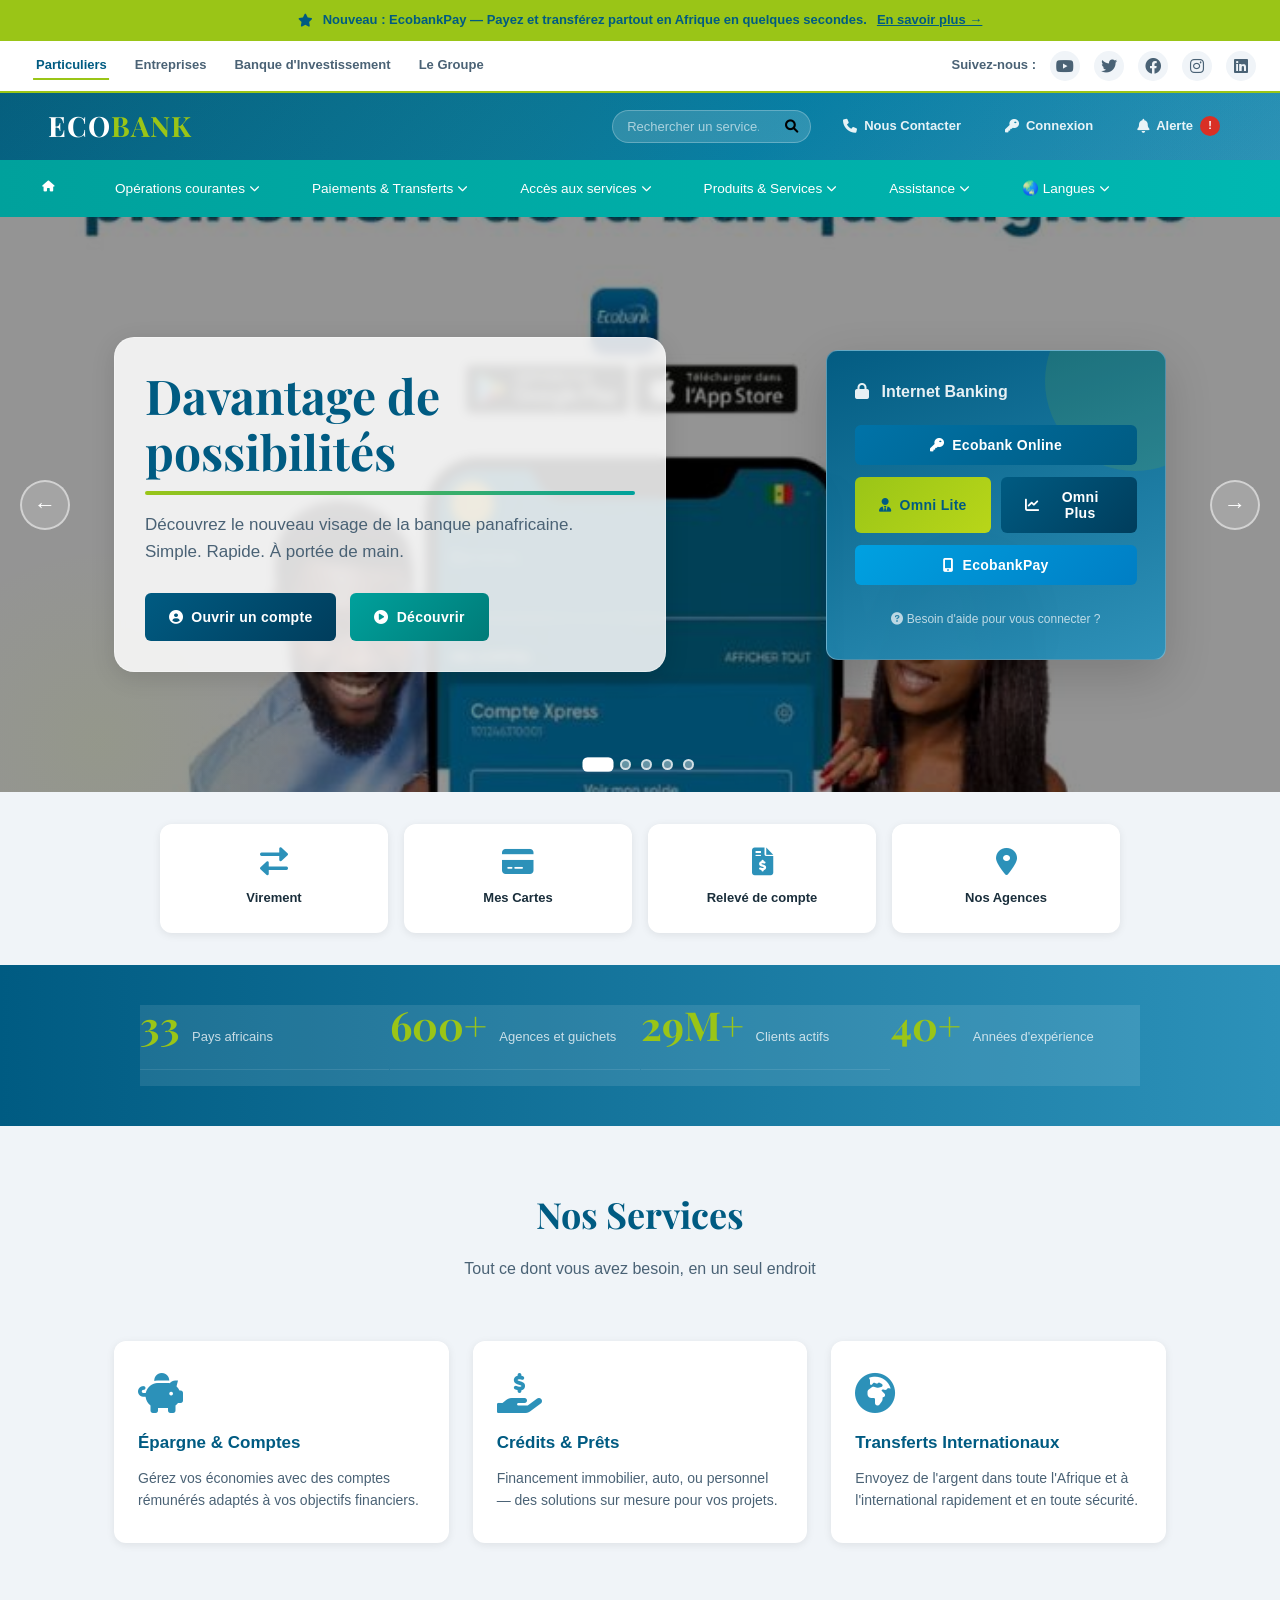
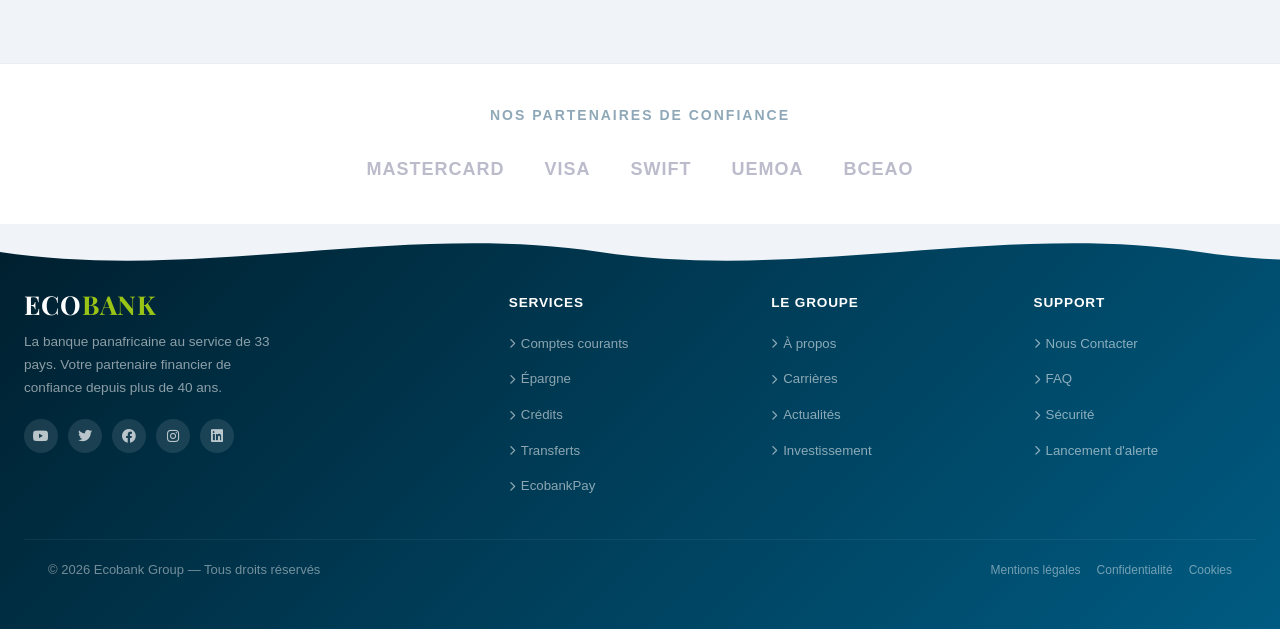
==== commit b4870bd7: "Update index.html" ====
--- a/index.html
+++ b/index.html
@@ -257,9 +257,6 @@
                 </li>
             </ul>
         </div>
-        <button class="hamburger" id="hamburger" aria-label="Menu">
-            <span></span><span></span><span></span>
-        </button>
     </nav>
 </header>
 
--- a/style.css
+++ b/style.css
@@ -1,4 +1,3 @@
-
 /* Ici on importe les polices de Google */
 @import url('https://fonts.googleapis.com/css2?family=Outfit:wght@300;400;600;700;800&family=Playfair+Display:wght@700&display=swap');
 
@@ -488,9 +487,59 @@
 
 /* ----NAVIGATION PRINCIPALE--- */
 
+/* Dropdown de la nav principale */
+.nav-item {
+    position: relative;
+}
+
+.nav-item .dropdown {
+    display: none;
+    position: absolute;
+    top: 100%;
+    left: 0;
+    background: #ffffff;
+    min-width: 200px;
+    border-radius: 0 0 var(--radius-sm) var(--radius-sm);
+    box-shadow: 0 8px 24px rgba(0, 91, 130, 0.18);
+    z-index: 2000;
+    list-style: none;
+    padding: 8px 0;
+    margin: 0;
+    border-top: 3px solid var(--eco-yellow);
+    animation: fadeIn 0.2s ease both;
+}
+
+.nav-item.open > .dropdown {
+    display: block;
+}
+
+.nav-item .dropdown li a {
+    display: block;
+    padding: 11px 18px;
+    color: var(--text-dark);
+    font-size: 14px;
+    font-weight: 600;
+    text-decoration: none;
+    transition: var(--transition);
+    white-space: nowrap;
+}
+
+.nav-item .dropdown li a:hover {
+    background: var(--bg-gray);
+    color: var(--eco-blue-dark);
+    padding-left: 24px;
+}
+
+/* Flèche qui pivote quand ouvert */
+.nav-item.open > .nav-link i {
+    transform: rotate(180deg);
+}
+
 .main-navigation {
     background: linear-gradient(90deg, var(--eco-turquoise) 0%, #00b8b2 100%);
     position: relative;
+    overflow: visible;
+    z-index: 1001;
 }
 
 .main-navigation .container {
@@ -512,11 +561,17 @@
     gap: 25px; 
 }
 
-/* Style des liens pour qu'ils ne soient pas collés */
+/* Liens du niveau principal (blancs sur fond turquoise) */
 .main-navigation a {
     text-decoration: none;
-    color: #ffffff; /* Bleu Ecobank */
+    color: #ffffff;
     font-weight: 500;
+}
+
+/* Liens dans les dropdowns (sombres sur fond blanc) */
+.main-navigation .dropdown a {
+    color: var(--text-dark) !important;
+    font-weight: 600;
 }
 
 .nav-item a i { font-size: 11px; transition: var(--transition); }
@@ -3829,13 +3884,198 @@
   .news-img-small { width: 100%; height: 80px; }
 }
 
-@media (max-width: 480px) {
-  .qs-grid { grid-template-columns: 1fr 1fr; }
-  .stats-grid { grid-template-columns: 1fr 1fr; }
-  .section { padding: 56px 0; }
-  .slide-text h1 { font-size: 1.5rem; }
-  .search-controls { flex-direction: column; }
-}
-
-
-    +@media screen and (max-width: 480px) {
+    html, body {
+        width: 100%;
+        overflow-x: hidden;
+    }
+
+    * {
+        max-width: 100% !important;
+    }
+
+    /* Supprime tous les position:absolute dangereux */
+    .hero-text,
+    .card,
+    .overlay,
+    .slider-content {
+        position: static !important;
+        width: 90% !important;
+        margin: 10px auto !important;
+    }
+
+
+    /* 1. On force la barre à s'agrandir verticalement */
+    header, .ecobank-header, .navbar {
+        display: flex ;
+        flex-direction: column ; /* Empilement vertical */
+        height: auto ; /* Pour que le fond bleu s'étire */
+        padding: 20px 0 ;
+        align-items: center ;
+        position: relative ;
+    }
+
+    /* 2. On libère le logo pour qu'il ne soit plus écrasé */
+    .logo {
+        position: static ; 
+        margin-bottom: 20px ; /* Espace vital entre le logo et le menu */
+        display: block ;
+        text-align: center ;
+        width: auto ;
+        transform: none ;
+    }
+
+    /* 3. On répare la liste de liens (nav-links) */
+    .nav-links {
+        display: flex ;
+        flex-direction: column ; /* Un lien par ligne */
+        position: static ; /* Crucial pour ne plus chevaucher le logo */
+        width: 100% ;
+        padding: 0 ;
+        margin: 0 ;
+        list-style: none ;
+    }
+
+    .nav-links li {
+        width: 100% ;
+        text-align: center ;
+        border-bottom: 1px solid rgba(255, 255, 255, 0.1) ;
+    }
+
+    .nav-links li a {
+        display: block ;
+        padding: 15px 0 ;
+        font-size: 16px ;
+        color: white ;
+    }
+
+    /* 4. Le bouton Connexion (le dernier li) */
+    .nav-links li:last-child a {
+        background: var(--eco-yellow);
+        color: var(--eco-blue-dark) ;
+        margin: 15px auto ;
+        width: 80% ;
+        border-radius: 30px ;
+        font-weight: bold ;
+    }
+
+    
+    .user-nav {
+        display: flex ;
+        flex-direction: column ;
+        gap: 5px ;
+    }
+    .user-nav span { display: none; }
+}
+    
+    .user-nav span {
+        display: none 
+    }
+
+
+  /* --- SPECIAL MOBILE (IPHONE / ANDROID) --- */
+/* --- RESPONSIVE UNIVERSEL MOBILE --- */
+@media screen and (max-width: 768px) {
+    
+    /* 1. Sécurité anti-débordement horizontal */
+    html, body {
+        overflow-x: hidden;
+        width: 100%;
+    }
+
+    /* 2. Header & Navigation */
+    .header-top {
+        flex-direction: column;
+        padding: 10px;
+        text-align: center;
+    }
+
+    .user-nav {
+        display: flex;
+        justify-content: center;
+        gap: 8px;
+        font-size: 12px;
+    }
+
+    .navbar {
+        flex-direction: column;
+        gap: 15px;
+        padding: 15px;
+    }
+
+    .nav-links {
+        flex-direction: column;
+        width: 100%;
+        gap: 5px;
+        padding: 0;
+    }
+
+    .nav-links li {
+        width: 100%;
+        text-align: center;
+    }
+
+    .nav-links li a {
+        display: block;
+        padding: 12px;
+        border-bottom: 1px solid rgba(255,255,255,0.1);
+    }
+
+    /* 3. Hero Section (Carrousel) */
+    .hero-section {
+        min-height: 400px; /* On réduit la hauteur sur mobile */
+    }
+
+    .hero-content h1 {
+        font-size: 28px !important; /* Texte plus petit pour mobile */
+        line-height: 1.2;
+    }
+
+    /* 4. Grilles et Conteneurs (Important pour les pages Entreprises/Particuliers) */
+    .container, .footer-top, .features-grid, .about-grid {
+        width: 90% !important;
+        display: flex !important;
+        flex-direction: column !important; /* Tout mettre l'un sous l'autre */
+        gap: 20px;
+    }
+
+    /* 5. Ajustement des boutons */
+    .btn, .btn-yellow {
+        width: 100% !important; /* Les boutons prennent toute la largeur */
+        box-sizing: border-box;
+        text-align: center;
+    }
+
+    /* 6. Formulaires (Contact & Alerte) */
+    .contact-container, .alert-container {
+        padding: 15px;
+        margin: 10px;
+    }
+
+    .form-row {
+        flex-direction: column; /* Nom et Email l'un sous l'autre */
+        gap: 0;
+    }
+
+    /* 7. Footer */
+    .footer-col {
+        text-align: center;
+        margin-bottom: 20px;
+    }
+
+    .countries-list {
+        justify-content: center;
+        font-size: 11px;
+    }
+}
+
+/* --- AJUSTEMENT SPÉCIFIQUE TRÈS PETITS ÉCRANS (< 480px) --- */
+@media screen and (max-width: 480px) {
+    .hero-content h1 {
+        font-size: 22px !important;
+    }
+    
+    .logo {
+        font-size: 20px !important;
+    }
+}
